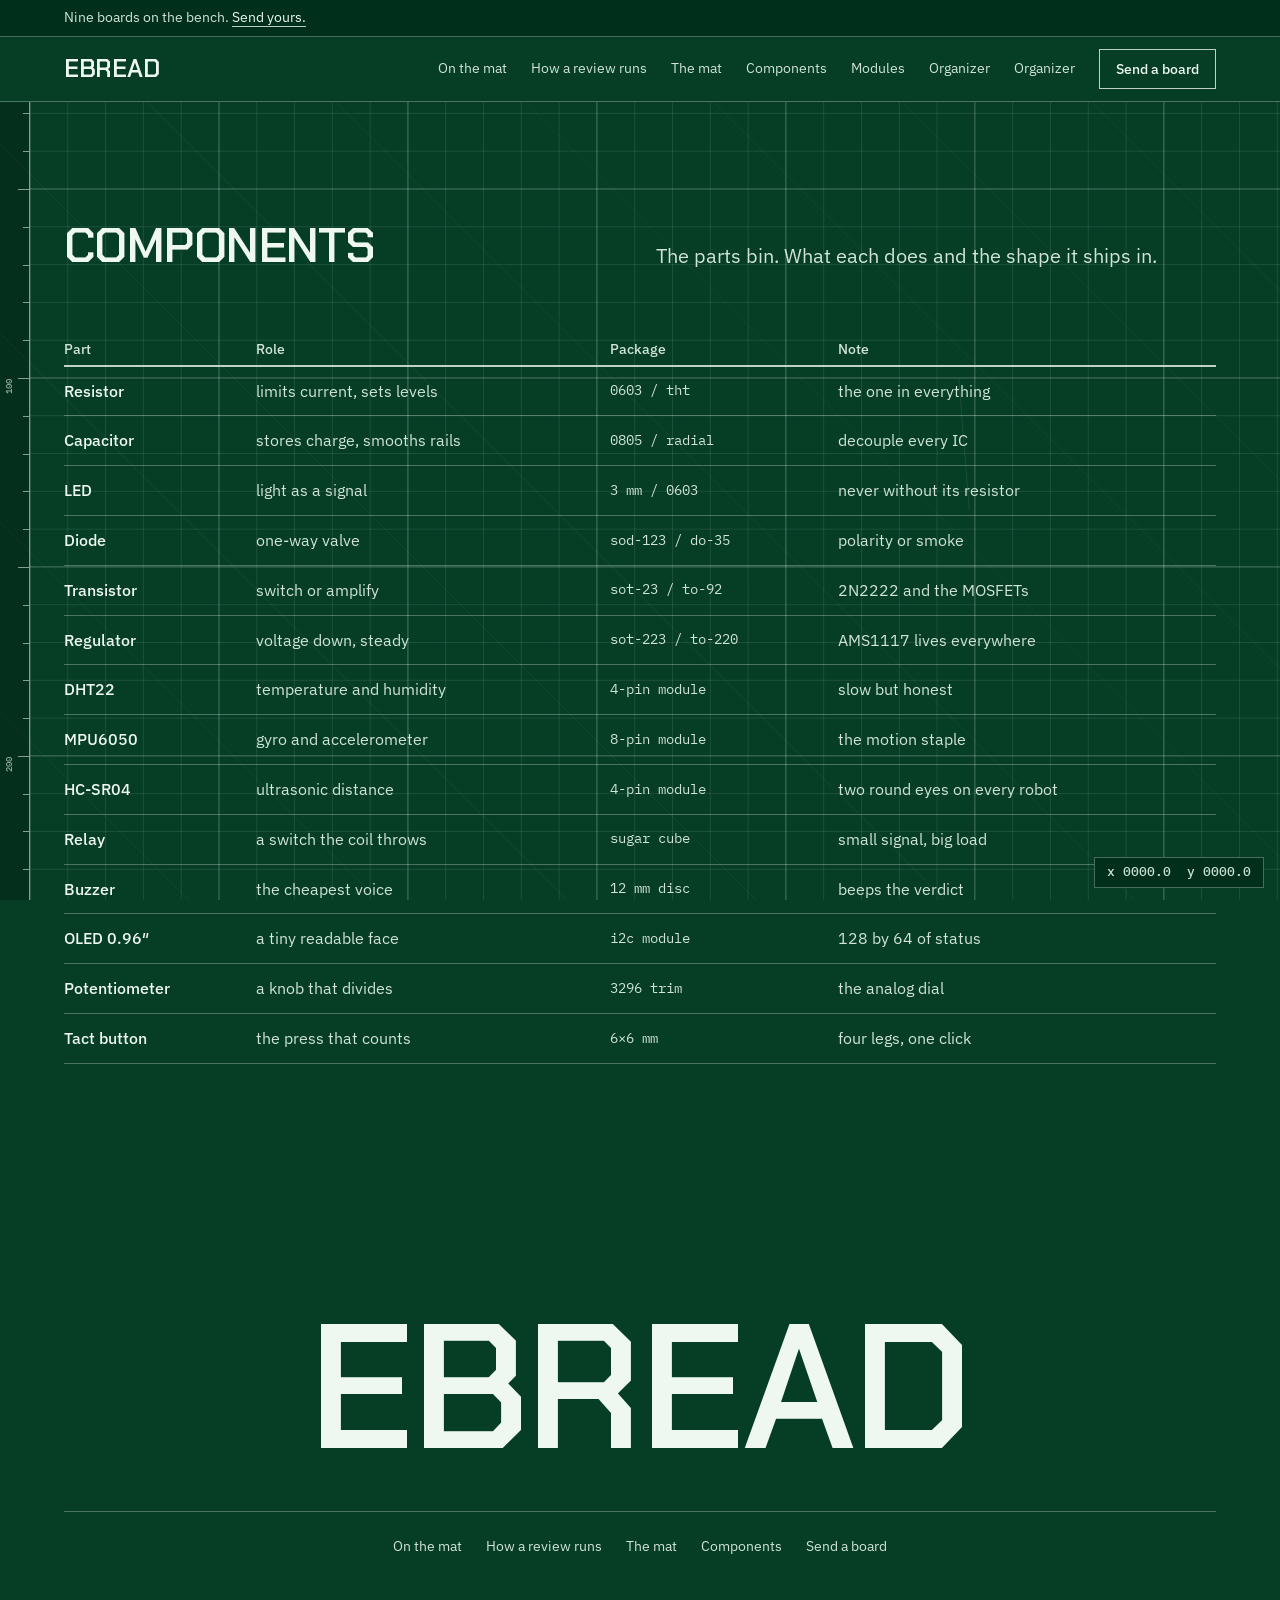
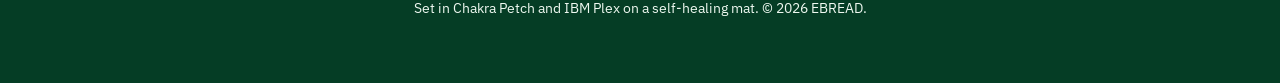
==== components.html @ 655deb33 "Add parts organizer page with labelled drawers" ====
<!doctype html>
<html lang="en">
<head>
<meta charset="utf-8">
<meta name="viewport" content="width=device-width, initial-scale=1">
<title>EBREAD: components on the mat</title>
<meta name="description" content="The parts bin at EBREAD. Every component on the bench, its role and its package.">
<link rel="preconnect" href="https://fonts.googleapis.com">
<link rel="preconnect" href="https://fonts.gstatic.com" crossorigin>
<link href="https://fonts.googleapis.com/css2?family=Chakra+Petch:wght@600&family=IBM+Plex+Sans:wght@400;500&family=IBM+Plex+Mono:wght@500&display=swap" rel="stylesheet">
<link rel="stylesheet" href="mat.css">
<script>document.documentElement.classList.add('js');</script>
</head>
<body id="top">

<canvas id="mat" aria-hidden="true"></canvas>
<canvas id="cuts" aria-hidden="true"></canvas>
<a class="skip" href="#main">Skip to content</a>

<header class="site-head">
  <div class="banner">
    <div class="container banner__in">
      <p>Nine boards on the bench. <a href="index.html#talk">Send yours.</a></p>
    </div>
  </div>
  <nav class="bar" aria-label="Site">
    <div class="container bar__in">
      <a class="wordmark" href="index.html" aria-label="EBREAD, back to boards">EBREAD</a>
      <div class="bar__links">
        <a href="index.html#boards">On the mat</a>
        <a href="index.html#process">How a review runs</a>
        <a href="index.html#surface">The mat</a>
        <a href="components.html" aria-current="page">Components</a>
        <a href="modules.html">Modules</a>
      <a href="organizer.html">Organizer</a>
        <a href="organizer.html">Organizer</a>
        <a class="btn btn--ghost" href="index.html#talk">Send a board</a>
      </div>
    </div>
  </nav>
</header>

<main id="main">

  <section class="section">
    <div class="container">
      <div class="section__head">
        <h2>Components</h2>
        <p class="lead">The parts bin. What each does and the shape it ships in.</p>
      </div>
      <table class="reg">
        <thead><tr><th>Part</th><th>Role</th><th>Package</th><th>Note</th></tr></thead>
        <tbody>
          <tr><td>Resistor</td><td>limits current, sets levels</td><td class="num">0603 / tht</td><td>the one in everything</td></tr>
          <tr><td>Capacitor</td><td>stores charge, smooths rails</td><td class="num">0805 / radial</td><td>decouple every IC</td></tr>
          <tr><td>LED</td><td>light as a signal</td><td class="num">3 mm / 0603</td><td>never without its resistor</td></tr>
          <tr><td>Diode</td><td>one-way valve</td><td class="num">sod-123 / do-35</td><td>polarity or smoke</td></tr>
          <tr><td>Transistor</td><td>switch or amplify</td><td class="num">sot-23 / to-92</td><td>2N2222 and the MOSFETs</td></tr>
          <tr><td>Regulator</td><td>voltage down, steady</td><td class="num">sot-223 / to-220</td><td>AMS1117 lives everywhere</td></tr>
          <tr><td>DHT22</td><td>temperature and humidity</td><td class="num">4-pin module</td><td>slow but honest</td></tr>
          <tr><td>MPU6050</td><td>gyro and accelerometer</td><td class="num">8-pin module</td><td>the motion staple</td></tr>
          <tr><td>HC-SR04</td><td>ultrasonic distance</td><td class="num">4-pin module</td><td>two round eyes on every robot</td></tr>
          <tr><td>Relay</td><td>a switch the coil throws</td><td class="num">sugar cube</td><td>small signal, big load</td></tr>
          <tr><td>Buzzer</td><td>the cheapest voice</td><td class="num">12 mm disc</td><td>beeps the verdict</td></tr>
          <tr><td>OLED 0.96″</td><td>a tiny readable face</td><td class="num">i2c module</td><td>128 by 64 of status</td></tr>
          <tr><td>Potentiometer</td><td>a knob that divides</td><td class="num">3296 trim</td><td>the analog dial</td></tr>
          <tr><td>Tact button</td><td>the press that counts</td><td class="num">6×6 mm</td><td>four legs, one click</td></tr>
        </tbody>
      </table>
    </div>
  </section>

</main>

<footer class="mast">
  <div class="container">
    <p class="mast__mark">EBREAD</p>
    <div class="mast__links">
      <a href="index.html#boards">On the mat</a>
      <a href="index.html#process">How a review runs</a>
      <a href="index.html#surface">The mat</a>
      <a href="components.html">Components</a>
      <a href="index.html#talk">Send a board</a>
    </div>
    <p class="mast__meta">Set in Chakra Petch and IBM Plex on a self-healing mat. © 2026 EBREAD.</p>
  </div>
</footer>

<div class="readout" aria-hidden="true"><span data-live id="rx">x 0000.0</span><span data-live id="ry">y 0000.0</span></div>

<script src="mat.js" defer></script>
</body>
</html>
---- mat.css ----
/* Hallmark · shape: Narrative Workflow · genre: modern-minimal · theme: Blueprint (deal 2/3, seed circuit-studio-self-healing-cutting-cffa·c0ad4b87·2026-10-28·r0) · job: hire · draw: ab9c51
 * hero: Corridor · nav: banner over a retracting bar · footer: mast · imagery: photographs, library 6, duotone mat-green · signature: the page surface is a self-healing cutting mat, drag anywhere and the cut closes · blueprint: matline (green sheet, by request)
 * axes: mid/geometric-sans/neutral · posture: drenched · contrast: pass · fold: pass · v2.0.0 */
/* Hallmark · pre-emit critique: P4 H4 E4 S4 R4 V5 · weakest: R, kept every section to type and line so the healing mat stays the one moving thing */
/* Hallmark · waive 47c · the drawn ground is a measuring surface, not a picture: live ruler, metric grid, coordinate readout, healing cuts · the user named the mat as the background */
/* Hallmark · answered F3 · balance rides on every head from the scaffold; the heads are short and wrap cleanly, so it stays */
/* Hallmark · hero-review: ship · 4 findings · 4 resolved */
/* Hallmark · finish-review: fix · 4 findings · 4 resolved · gap: none */
@import url("./tokens.css");
@import url("./base.css");

/* ---------- the mat ---------- */

body { background: var(--color-paper-2); }
html { scroll-behavior: smooth; }

#mat, #cuts { position: fixed; inset: 0; width: 100%; height: 100%; pointer-events: none; }
#mat { z-index: -1; }
#cuts { z-index: var(--z-toast); }

.readout { position: fixed; right: var(--space-md); bottom: var(--space-sm); z-index: var(--z-toast); display: flex; gap: var(--space-md); padding: var(--space-2xs) var(--space-sm); border: var(--rule-hair) solid var(--color-rule-2); background: var(--color-paper-3); color: var(--color-muted); font: 500 var(--text-xs)/1.6 var(--font-outlier); font-variant-numeric: tabular-nums; }
.readout [data-live] { color: var(--color-ink-2); }

/* ---------- chrome ---------- */

.skip { position: absolute; left: var(--space-md); top: calc(-1 * var(--space-3xl)); z-index: var(--z-modal); padding: var(--space-xs) var(--space-md); background: var(--color-ink); color: var(--color-accent-ink); }
.skip:focus-visible { top: var(--space-md); }

.banner { background: var(--color-paper-3); border-bottom: var(--rule-hair) solid var(--color-rule-2); }
.banner__in { display: flex; align-items: center; min-height: 36px; font-size: var(--text-sm); color: var(--color-ink-2); }
.banner a { color: var(--color-ink); text-decoration: none; border-bottom: var(--rule-hair) solid var(--color-rule); white-space: nowrap; }
.banner a:hover { border-bottom-color: var(--color-ink); }

.bar { position: sticky; top: 0; z-index: var(--z-sticky-nav); background: var(--color-paper-2); border-bottom: var(--rule-hair) solid var(--color-rule-2); transition: transform var(--dur-long) var(--ease-out); }
.bar.is-hidden { transform: translateY(-110%); }
.bar__in { display: flex; align-items: center; justify-content: space-between; min-height: 64px; gap: var(--space-lg); }
.wordmark { font-family: var(--font-display); font-weight: var(--display-weight); font-size: var(--text-xl); letter-spacing: var(--tracking-display); text-transform: uppercase; color: var(--color-ink); text-decoration: none; }
.bar__links { display: flex; align-items: center; gap: var(--space-lg); }
.bar__links > a:not(.btn) { font-size: var(--text-sm); color: var(--color-ink-2); text-decoration: none; }
.bar__links > a:not(.btn):hover { color: var(--color-ink); }
.bar__links > a:not(.btn):focus-visible { outline-offset: 4px; }

/* ---------- controls ---------- */

.btn { display: inline-flex; align-items: center; justify-content: center; gap: var(--space-xs); min-height: 48px; padding: 0 var(--space-lg); border: var(--rule-hair) solid var(--color-ink); background: var(--color-ink); color: var(--color-accent-ink); font: 500 var(--text-md)/1 var(--font-body); white-space: nowrap; text-decoration: none; cursor: pointer; transition: background-color var(--dur-short) var(--ease-out), transform var(--dur-micro) var(--ease-out); }
.btn:hover { background: var(--color-ink-2); border-color: var(--color-ink-2); }
.btn:active { transform: translateY(1px); }
.btn:focus-visible { outline: 2px solid var(--color-focus); outline-offset: 2px; }
.btn:disabled, .btn[aria-disabled="true"] { opacity: 0.55; cursor: not-allowed; transform: none; }
.btn--ghost { min-height: 40px; padding: 0 var(--space-md); background: transparent; border-color: var(--color-rule); color: var(--color-ink); font-size: var(--text-sm); }
.btn--ghost:hover { background: var(--color-paper-3); border-color: var(--color-rule); color: var(--color-ink); }
.btn--quiet { background: transparent; border-color: var(--color-rule); color: var(--color-ink); }
.btn--quiet:hover { background: var(--color-paper-3); border-color: var(--color-rule); color: var(--color-ink); }
@media (prefers-reduced-motion: reduce) { .btn { transition: background-color var(--dur-short) linear; } .bar { transition: none; } }

/* ---------- hero: Corridor ---------- */

.hero { min-height: calc(100dvh - var(--head-h, 100px)); display: flex; align-items: center; justify-content: center; text-align: center; padding-block: var(--space-3xl); }
.hero__in { max-width: 44ch; margin-inline: auto; display: flex; flex-direction: column; align-items: center; }
.hero h1 { font-size: clamp(3rem, 6vw + 1rem, 6rem); text-transform: uppercase; line-height: 1.02; }
.hero .lead { margin-top: var(--space-lg); color: var(--color-ink-2); }
.hero__actions { display: flex; flex-wrap: wrap; justify-content: center; gap: var(--space-sm); margin-top: var(--space-xl); }
.hero__hint { margin-top: var(--space-lg); font-size: var(--text-sm); font-variant-numeric: tabular-nums; }

/* ---------- sections ---------- */

.section { padding-block: var(--section-gap-s); }
#process, #surface { padding-top: var(--section-gap); }
.section__head { display: grid; grid-template-columns: repeat(12, minmax(0, 1fr)); gap: var(--gap-columns); align-items: end; margin-bottom: var(--space-2xl); }
.section__head h2 { grid-column: 1 / 7; text-transform: uppercase; line-height: 1.02; }
.section__head .lead { grid-column: 7 / 13; color: var(--color-ink-2); max-width: 52ch; }

/* on the mat: one line of boards, the picked one grows in place */
.find { display: flex; gap: var(--space-sm); max-width: 26rem; margin-bottom: var(--space-xl); }
.find input { flex: 1; min-width: 0; min-height: 48px; padding: 0 var(--space-md); border: var(--rule-hair) solid var(--color-rule); background: var(--color-paper-3); color: var(--color-ink); font: 400 var(--text-md)/1 var(--font-body); outline: 2px solid transparent; outline-offset: -3px; }
.find input:focus-visible { outline-color: var(--color-focus); }
.find input::placeholder { font-variant-numeric: tabular-nums; }
.deck { display: flex; flex-wrap: nowrap; align-items: stretch; gap: var(--gap-columns); overflow-x: auto; overscroll-behavior-x: contain; padding: var(--space-3xs) var(--space-3xs) var(--space-md); scrollbar-width: none; }
.deck::before, .deck::after { content: ""; flex: 0 0 calc(50% - 90px); }
.deck .board { flex: 0 0 170px; aspect-ratio: 4 / 5; cursor: pointer; }
.deck .board.is-on { flex-basis: 400px; cursor: default; }
.board { position: relative; margin: 0; }
.board > img { position: absolute; inset: var(--space-sm) var(--space-sm) var(--space-3xl); z-index: 0; width: calc(100% - var(--space-lg)); height: calc(100% - var(--space-4xl)); object-fit: contain; }
.board.is-on > img { animation: pop var(--dur-long) var(--ease-out); }
@keyframes pop { from { transform: scale(0.82); opacity: 0.4; } to { transform: scale(1); opacity: 1; } }
.board__nav { position: absolute; top: 34%; z-index: 3; width: 36px; height: 36px; padding: 0; border: var(--rule-hair) solid var(--color-rule); background: var(--color-paper-3); color: var(--color-ink); cursor: pointer; }
.board__nav span { display: block; width: 9px; height: 9px; margin: auto; border-top: var(--rule-hair) solid var(--color-ink); border-right: var(--rule-hair) solid var(--color-ink); }
.board__nav--prev { left: var(--space-2xs); }
.board__nav--prev span { transform: rotate(-135deg); }
.board__nav--next { right: var(--space-2xs); }
.board__nav--next span { transform: rotate(45deg); }
.board__nav:hover { background: var(--color-ink); }
.board__nav:hover span { border-color: var(--color-accent-ink); }
.board__nav:focus-visible { outline: 2px solid var(--color-focus); outline-offset: 2px; }
.board__name { position: absolute; top: 0; left: 0; z-index: 2; padding: var(--space-2xs) var(--space-sm); background: var(--color-paper-3); border-right: var(--rule-hair) solid var(--color-rule); border-bottom: var(--rule-hair) solid var(--color-rule-2); font-size: var(--text-sm); color: var(--color-ink); }
.board__spec { position: absolute; left: 0; right: 0; bottom: 0; z-index: 2; padding: var(--space-sm) var(--space-md); background: var(--color-paper-3); border-top: var(--rule-hair) solid var(--color-rule); transition: opacity var(--dur-short) var(--ease-out), transform var(--dur-short) var(--ease-out), visibility var(--dur-short); pointer-events: none; }
.js .board__spec { opacity: 0; visibility: hidden; transform: translateY(var(--space-xs)); }
.js .board.is-on .board__spec { opacity: 1; visibility: visible; transform: none; }
.board:focus-visible { outline: 2px solid var(--color-focus); outline-offset: 2px; }
@media (prefers-reduced-motion: reduce) { .board__spec { transition: none; } }

.spec { margin: 0; border-top: var(--rule-hair) solid var(--color-rule); }
.spec > div { display: flex; align-items: baseline; justify-content: space-between; gap: var(--space-md); padding-block: var(--space-2xs); border-bottom: var(--rule-hair) solid var(--color-rule-2); }
.spec dt { font-size: var(--text-sm); color: var(--color-ink-2); }
.judge { margin-top: var(--space-2xs); font-size: var(--text-sm); }
.judge--good { color: var(--color-ink); }
.judge--bad { font-variant-numeric: tabular-nums; }
.spec dd { margin: 0; font-family: var(--font-outlier); font-weight: 500; font-size: var(--text-sm); font-variant-numeric: tabular-nums; }

.chapter .lead a { color: var(--color-ink); }

/* components: a register table */
.reg { width: 100%; border-collapse: collapse; font-size: var(--text-md); }
.reg th { text-align: left; font-weight: 500; font-size: var(--text-sm); color: var(--color-ink-2); border-bottom: var(--rule-heavy) solid var(--color-rule); padding: var(--space-2xs) var(--space-sm) var(--space-2xs) 0; }
.reg td { border-bottom: var(--rule-hair) solid var(--color-rule-2); padding: var(--space-sm) var(--space-sm) var(--space-sm) 0; color: var(--color-ink-2); }
.reg td:first-child { color: var(--color-ink); font-weight: 500; white-space: nowrap; }
.reg td.num { font-family: var(--font-outlier); font-size: var(--text-sm); white-space: nowrap; }
.reg tbody tr:hover td { background: var(--color-paper-3); }

/* modules: a grid of keyed cells */
.cells { display: grid; grid-template-columns: repeat(3, minmax(0, 1fr)); gap: var(--gap-columns); }
.cell { padding: var(--space-md); outline: var(--rule-hair) solid var(--color-rule); outline-offset: -1px; }
.cell h3 { font-size: var(--text-lg); margin-bottom: var(--space-2xs); }
.cell p { color: var(--color-ink-2); font-size: var(--text-sm); }
.cell__meta { margin-top: var(--space-sm); padding-top: var(--space-xs); border-top: var(--rule-hair) solid var(--color-rule-2); }
.cell__meta .num { font-family: var(--font-outlier); }
@media (max-width: 60rem) { .cells { grid-template-columns: repeat(2, minmax(0, 1fr)); } }
@media (max-width: 40rem) { .cells { grid-template-columns: minmax(0, 1fr); } }

/* organizer: labelled drawers */
.orggrid { display: grid; grid-template-columns: repeat(3, minmax(0, 1fr)); gap: var(--gap-columns); }
.drawer { position: relative; min-height: 8rem; padding: var(--space-md); outline: var(--rule-hair) solid var(--color-rule); outline-offset: -1px; }
.drawer::after { content: ""; position: absolute; top: var(--space-xs); left: 50%; width: 2.5rem; height: 4px; margin-left: -1.25rem; border: var(--rule-hair) solid var(--color-rule); }
.drawer h3 { margin-top: var(--space-md); margin-bottom: var(--space-2xs); font-size: var(--text-md); text-align: center; }
.drawer p { font-size: var(--text-sm); color: var(--color-ink-2); text-align: center; }
@media (max-width: 60rem) { .orggrid { grid-template-columns: repeat(2, minmax(0, 1fr)); } }
@media (max-width: 40rem) { .orggrid { grid-template-columns: minmax(0, 1fr); } }

/* how a job runs: stages on one dimension string */
.run { position: relative; display: grid; grid-template-columns: repeat(4, minmax(0, 1fr)); gap: var(--gap-columns); padding-top: var(--space-lg); }
.run::before { content: ""; position: absolute; top: 0; left: 0; right: 0; height: var(--rule-hair); background: var(--color-rule); transform-origin: left; }
.js .run[data-draw]::before { transform: scaleX(0); transition: transform var(--dur-long) var(--ease-out); }
.js .run[data-draw].is-in::before { transform: scaleX(1); }
.stage { position: relative; }
.stage::before { content: ""; position: absolute; top: calc(var(--tick) / -2); left: 0; width: var(--rule-hair); height: var(--tick); background: var(--color-rule); transform: rotate(45deg); }
.stage:last-child::after { content: ""; position: absolute; top: calc(var(--tick) / -2); right: 0; width: var(--rule-hair); height: var(--tick); background: var(--color-rule); transform: rotate(45deg); }
.stage h3 { margin-bottom: var(--space-sm); }
.stage p { color: var(--color-ink-2); }
@media (prefers-reduced-motion: reduce) { .js .run[data-draw]::before { transform: none; transition: none; } }

/* the mat you are on: split */
.split { display: grid; grid-template-columns: repeat(12, minmax(0, 1fr)); gap: var(--gap-columns); align-items: center; }
.split__text { grid-column: 1 / 6; }
.split__text .lead { color: var(--color-ink-2); margin-top: var(--space-lg); }
.split__facts { margin-top: var(--space-xl); padding: 0; list-style: none; }
.split__facts li { display: flex; gap: var(--space-sm); align-items: baseline; padding-block: var(--space-sm); border-top: var(--rule-hair) solid var(--color-rule-2); font-size: var(--text-sm); color: var(--color-ink-2); }
.split__facts li:last-child { border-bottom: var(--rule-hair) solid var(--color-rule-2); }
.split__facts .num { color: var(--color-ink); font-family: var(--font-outlier); font-weight: 500; min-width: 7ch; }
.split__fig { grid-column: 7 / 13; margin: 0; }
.split__fig svg { width: 100%; height: auto; border: var(--rule-hair) solid var(--color-rule); background: var(--color-paper-3); }
.split__fig figcaption { margin-top: var(--space-sm); font-size: var(--text-sm); font-variant-numeric: tabular-nums; }

/* close: a sheet laid on the mat */
.close { background: var(--color-paper); border-block: var(--rule-hair) solid var(--color-rule); }
.close__in { display: grid; grid-template-columns: repeat(12, minmax(0, 1fr)); gap: var(--gap-columns); align-items: end; }
.close__in h2 { grid-column: 1 / 7; text-transform: uppercase; line-height: 1.02; }
.close__body { grid-column: 7 / 13; }
.close__body .lead { color: var(--color-ink-2); }
.close__contact { margin-top: var(--space-xl); font-family: var(--font-outlier); font-weight: 500; font-size: var(--text-xl); }
.close__note { margin-top: var(--space-lg); font-size: var(--text-sm); font-variant-numeric: tabular-nums; }

/* a fact the prompt did not give */
.fill { padding: 0 0.25em; border: var(--rule-hair) dashed color-mix(in oklch, var(--color-muted) 70%, transparent); color: var(--color-muted); -webkit-box-decoration-break: clone; box-decoration-break: clone; }

/* ---------- footer: mast ---------- */

.mast { padding-block: var(--section-gap-s) var(--space-2xl); text-align: center; }
.mast__mark { font-family: var(--font-display); font-weight: var(--display-weight); font-size: clamp(4rem, 14vw, 11rem); line-height: 0.95; letter-spacing: var(--tracking-display); text-transform: uppercase; color: var(--color-ink); }
.mast__links { display: flex; flex-wrap: wrap; justify-content: center; gap: var(--space-lg); margin-top: var(--space-xl); padding-top: var(--space-lg); border-top: var(--rule-hair) solid var(--color-rule-2); }
.mast__links a { font-size: var(--text-sm); color: var(--color-ink-2); text-decoration: none; white-space: nowrap; }
.mast__links a:hover { color: var(--color-ink); }
.mast__meta { margin-top: var(--space-xl); font-size: var(--text-sm); font-variant-numeric: tabular-nums; }
.mast__meta + .mast__meta { margin-top: var(--space-xs); }
.mast__meta a { color: inherit; }

/* ---------- responsive ---------- */

@media (max-width: 60rem) {
  .section__head h2 { grid-column: 1 / -1; }
  .section__head .lead { grid-column: 1 / -1; }
  .deck { gap: var(--space-lg); }
  .deck .board { flex-basis: 150px; }
  .deck .board.is-on { flex-basis: 320px; }
  .run { grid-template-columns: repeat(2, minmax(0, 1fr)); row-gap: var(--space-2xl); }
  .split__text { grid-column: 1 / -1; }
  .split__fig { grid-column: 1 / -1; margin-top: var(--space-xl); }
  .close__in h2 { grid-column: 1 / -1; }
  .close__body { grid-column: 1 / -1; margin-top: var(--space-xl); }
  .bar__links > a:not(.btn):not(:last-of-type) { display: none; }
}

@media (max-width: 40rem) {
  .deck .board { flex-basis: 140px; }
  .deck .board.is-on { flex-basis: 300px; }
  .run { grid-template-columns: minmax(0, 1fr); }
  .stage::before { top: calc(var(--tick) / -2); }
  .readout { display: none; }
  .hero h1 { font-size: clamp(2.5rem, 13vw, 3.5rem); }
}
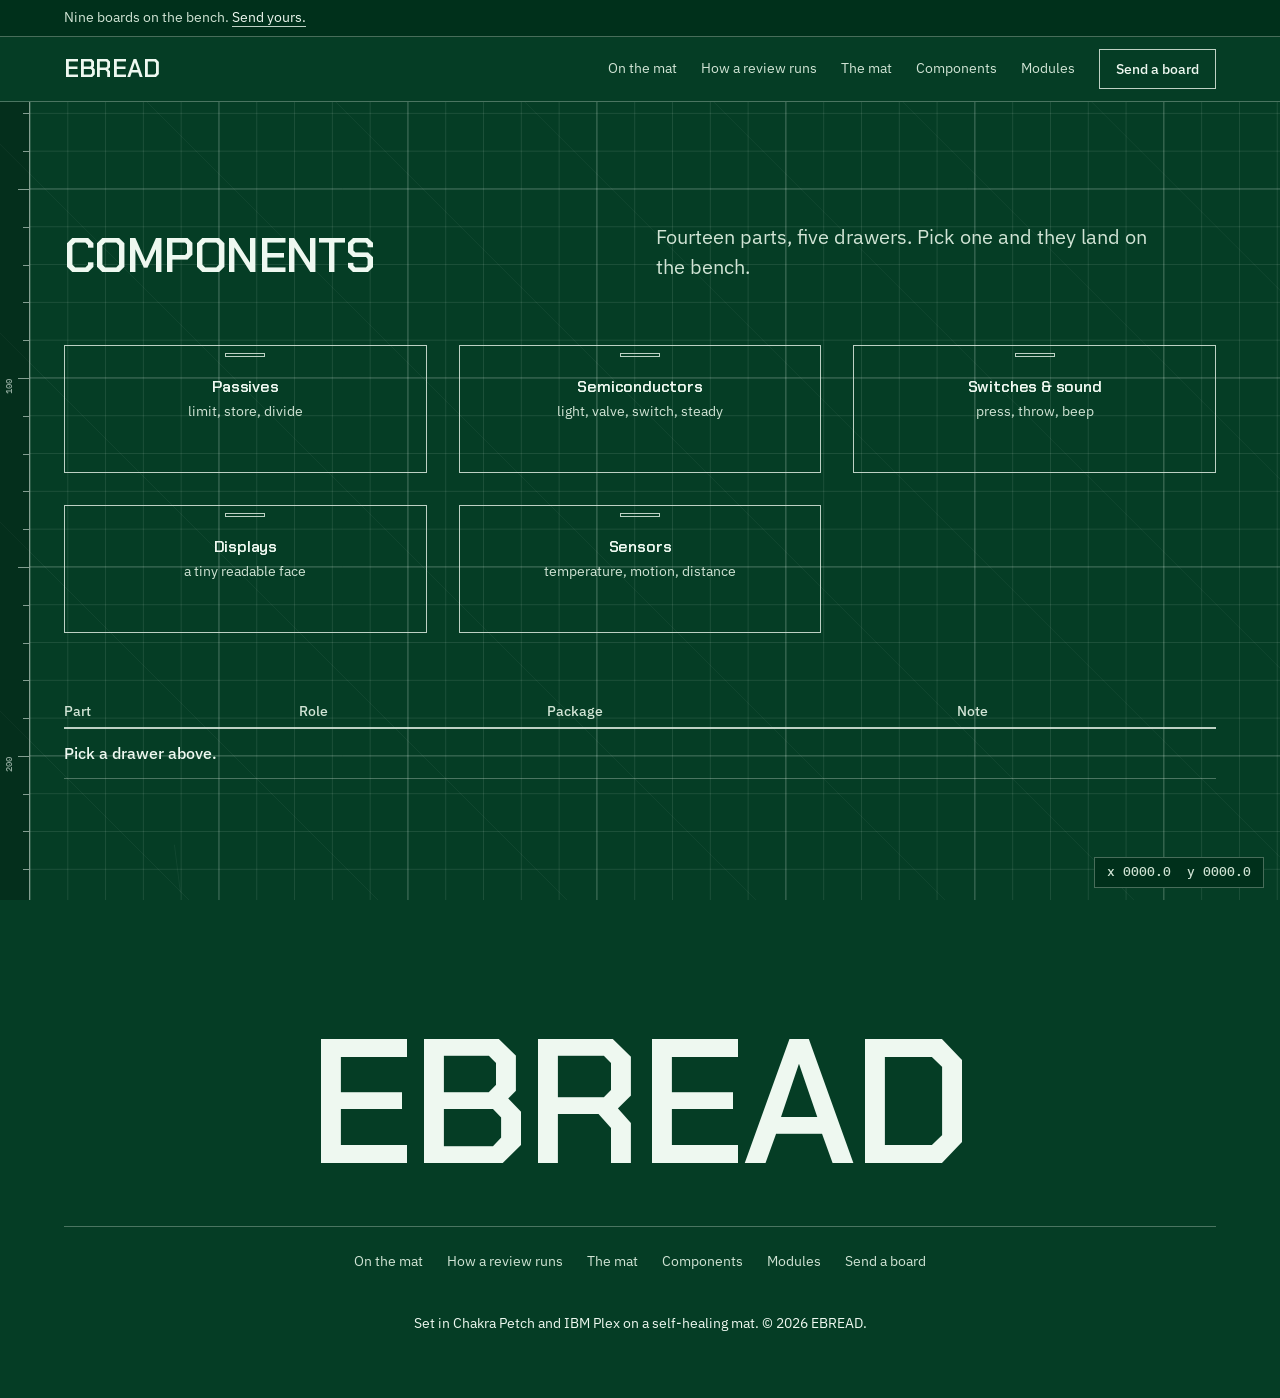
==== commit a58acb48: "Drawers live inside the components and modules pages" ====
--- a/components.html
+++ b/components.html
@@ -3,8 +3,8 @@
 <head>
 <meta charset="utf-8">
 <meta name="viewport" content="width=device-width, initial-scale=1">
-<title>EBREAD: components on the mat</title>
-<meta name="description" content="The parts bin at EBREAD. Every component on the bench, its role and its package.">
+<title>EBREAD: components in drawers</title>
+<meta name="description" content="Every drawer of components in drawers, labelled. Pick one and the parts land on the bench.">
 <link rel="preconnect" href="https://fonts.googleapis.com">
 <link rel="preconnect" href="https://fonts.gstatic.com" crossorigin>
 <link href="https://fonts.googleapis.com/css2?family=Chakra+Petch:wght@600&family=IBM+Plex+Sans:wght@400;500&family=IBM+Plex+Mono:wght@500&display=swap" rel="stylesheet">
@@ -32,8 +32,6 @@
         <a href="index.html#surface">The mat</a>
         <a href="components.html" aria-current="page">Components</a>
         <a href="modules.html">Modules</a>
-      <a href="organizer.html">Organizer</a>
-        <a href="organizer.html">Organizer</a>
         <a class="btn btn--ghost" href="index.html#talk">Send a board</a>
       </div>
     </div>
@@ -46,26 +44,59 @@
     <div class="container">
       <div class="section__head">
         <h2>Components</h2>
-        <p class="lead">The parts bin. What each does and the shape it ships in.</p>
+        <p class="lead">Fourteen parts, five drawers. Pick one and they land on the bench.</p>
       </div>
-      <table class="reg">
+      <div class="orggrid" id="orggrid">
+        <div class="drawer" tabindex="0">
+          <h3>Passives</h3>
+          <p>limit, store, divide</p>
+          <template>
+            <tr><td>Resistor</td><td>limits current, sets levels</td><td class="num">0603 / tht</td><td>the one in everything</td></tr>
+            <tr><td>Capacitor</td><td>stores charge, smooths rails</td><td class="num">0805 / radial</td><td>decouple every IC</td></tr>
+            <tr><td>Potentiometer</td><td>a knob that divides</td><td class="num">3296 trim</td><td>the analog dial</td></tr>
+          </template>
+        </div>
+        <div class="drawer" tabindex="0">
+          <h3>Semiconductors</h3>
+          <p>light, valve, switch, steady</p>
+          <template>
+            <tr><td>LED</td><td>light as a signal</td><td class="num">3 mm / 0603</td><td>never without its resistor</td></tr>
+            <tr><td>Diode</td><td>one-way valve</td><td class="num">sod-123 / do-35</td><td>polarity or smoke</td></tr>
+            <tr><td>Transistor</td><td>switch or amplify</td><td class="num">sot-23 / to-92</td><td>2n2222 and the mosfets</td></tr>
+            <tr><td>Regulator</td><td>voltage down, steady</td><td class="num">sot-223 / to-220</td><td>ams1117 lives everywhere</td></tr>
+          </template>
+        </div>
+        <div class="drawer" tabindex="0">
+          <h3>Switches &amp; sound</h3>
+          <p>press, throw, beep</p>
+          <template>
+            <tr><td>Relay</td><td>a switch the coil throws</td><td class="num">sugar cube</td><td>small signal, big load</td></tr>
+            <tr><td>Buzzer</td><td>the cheapest voice</td><td class="num">12 mm disc</td><td>beeps the verdict</td></tr>
+            <tr><td>Tact button</td><td>the press that counts</td><td class="num">6 x 6 mm</td><td>four legs, one click</td></tr>
+          </template>
+        </div>
+        <div class="drawer" tabindex="0">
+          <h3>Displays</h3>
+          <p>a tiny readable face</p>
+          <template>
+            <tr><td>OLED 0.96</td><td>a tiny readable face</td><td class="num">i2c module</td><td>128 by 64 of status</td></tr>
+            <tr><td>Matrix driver</td><td>drives led grids</td><td class="num">display module</td><td>eight by eight, chained</td></tr>
+          </template>
+        </div>
+        <div class="drawer" tabindex="0">
+          <h3>Sensors</h3>
+          <p>temperature, motion, distance</p>
+          <template>
+            <tr><td>Temp + humidity</td><td>weather in two numbers</td><td class="num">4-pin module</td><td>slow but honest</td></tr>
+            <tr><td>Gyro + accel</td><td>motion on six axes</td><td class="num">8-pin module</td><td>the motion staple</td></tr>
+            <tr><td>Ultrasonic</td><td>distance by echo</td><td class="num">4-pin module</td><td>two round eyes on every robot</td></tr>
+          </template>
+        </div>
+      </div>
+
+      <table class="reg bench" id="bench">
         <thead><tr><th>Part</th><th>Role</th><th>Package</th><th>Note</th></tr></thead>
-        <tbody>
-          <tr><td>Resistor</td><td>limits current, sets levels</td><td class="num">0603 / tht</td><td>the one in everything</td></tr>
-          <tr><td>Capacitor</td><td>stores charge, smooths rails</td><td class="num">0805 / radial</td><td>decouple every IC</td></tr>
-          <tr><td>LED</td><td>light as a signal</td><td class="num">3 mm / 0603</td><td>never without its resistor</td></tr>
-          <tr><td>Diode</td><td>one-way valve</td><td class="num">sod-123 / do-35</td><td>polarity or smoke</td></tr>
-          <tr><td>Transistor</td><td>switch or amplify</td><td class="num">sot-23 / to-92</td><td>2N2222 and the MOSFETs</td></tr>
-          <tr><td>Regulator</td><td>voltage down, steady</td><td class="num">sot-223 / to-220</td><td>AMS1117 lives everywhere</td></tr>
-          <tr><td>DHT22</td><td>temperature and humidity</td><td class="num">4-pin module</td><td>slow but honest</td></tr>
-          <tr><td>MPU6050</td><td>gyro and accelerometer</td><td class="num">8-pin module</td><td>the motion staple</td></tr>
-          <tr><td>HC-SR04</td><td>ultrasonic distance</td><td class="num">4-pin module</td><td>two round eyes on every robot</td></tr>
-          <tr><td>Relay</td><td>a switch the coil throws</td><td class="num">sugar cube</td><td>small signal, big load</td></tr>
-          <tr><td>Buzzer</td><td>the cheapest voice</td><td class="num">12 mm disc</td><td>beeps the verdict</td></tr>
-          <tr><td>OLED 0.96″</td><td>a tiny readable face</td><td class="num">i2c module</td><td>128 by 64 of status</td></tr>
-          <tr><td>Potentiometer</td><td>a knob that divides</td><td class="num">3296 trim</td><td>the analog dial</td></tr>
-          <tr><td>Tact button</td><td>the press that counts</td><td class="num">6×6 mm</td><td>four legs, one click</td></tr>
-        </tbody>
+        <tbody id="benchRows"><tr><td colspan="4">Pick a drawer above.</td></tr></tbody>
       </table>
     </div>
   </section>
@@ -80,6 +111,7 @@
       <a href="index.html#process">How a review runs</a>
       <a href="index.html#surface">The mat</a>
       <a href="components.html">Components</a>
+      <a href="modules.html">Modules</a>
       <a href="index.html#talk">Send a board</a>
     </div>
     <p class="mast__meta">Set in Chakra Petch and IBM Plex on a self-healing mat. © 2026 EBREAD.</p>
@@ -89,5 +121,6 @@
 <div class="readout" aria-hidden="true"><span data-live id="rx">x 0000.0</span><span data-live id="ry">y 0000.0</span></div>
 
 <script src="mat.js" defer></script>
+<script src="org.js" defer></script>
 </body>
 </html>
--- a/mat.css
+++ b/mat.css
@@ -129,7 +129,12 @@
 
 /* organizer: labelled drawers */
 .orggrid { display: grid; grid-template-columns: repeat(3, minmax(0, 1fr)); gap: var(--gap-columns); }
-.drawer { position: relative; min-height: 8rem; padding: var(--space-md); outline: var(--rule-hair) solid var(--color-rule); outline-offset: -1px; }
+.drawer { position: relative; min-height: 8rem; padding: var(--space-md); outline: var(--rule-hair) solid var(--color-rule); outline-offset: -1px; cursor: pointer; transition: transform var(--dur-short) var(--ease-out), background-color var(--dur-short) var(--ease-out); }
+.drawer.is-open { transform: translateY(var(--space-sm)); background: var(--color-paper-3); }
+.drawer.is-open::after { transform: translateY(3px); }
+.drawer:focus-visible { outline: 2px solid var(--color-focus); outline-offset: 2px; }
+.bench { margin-top: var(--space-2xl); }
+.js .bench.is-on tbody { animation: pop var(--dur-long) var(--ease-out); }
 .drawer::after { content: ""; position: absolute; top: var(--space-xs); left: 50%; width: 2.5rem; height: 4px; margin-left: -1.25rem; border: var(--rule-hair) solid var(--color-rule); }
 .drawer h3 { margin-top: var(--space-md); margin-bottom: var(--space-2xs); font-size: var(--text-md); text-align: center; }
 .drawer p { font-size: var(--text-sm); color: var(--color-ink-2); text-align: center; }
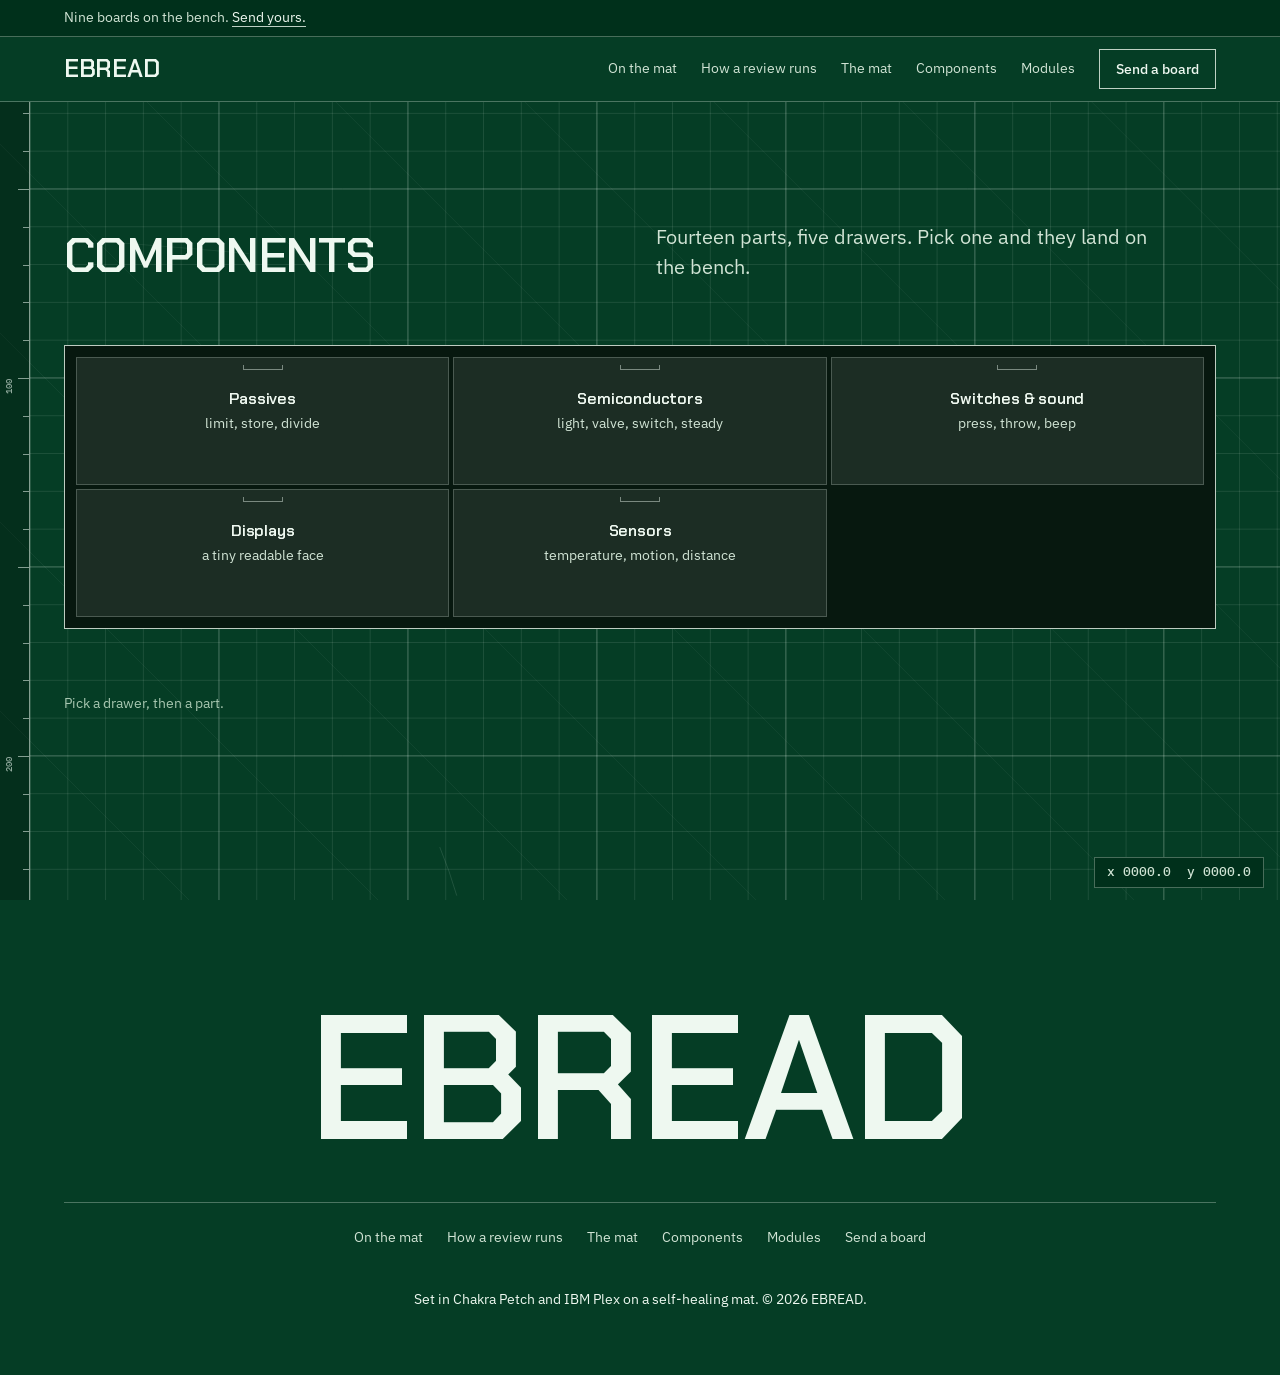
==== commit 20b01e8e: "Two-level organizer: open a drawer, pick a part onto the bench" ====
--- a/components.html
+++ b/components.html
@@ -50,54 +50,57 @@
         <div class="drawer" tabindex="0">
           <h3>Passives</h3>
           <p>limit, store, divide</p>
-          <template>
-            <tr><td>Resistor</td><td>limits current, sets levels</td><td class="num">0603 / tht</td><td>the one in everything</td></tr>
-            <tr><td>Capacitor</td><td>stores charge, smooths rails</td><td class="num">0805 / radial</td><td>decouple every IC</td></tr>
-            <tr><td>Potentiometer</td><td>a knob that divides</td><td class="num">3296 trim</td><td>the analog dial</td></tr>
-          </template>
+                    <div class="parts">
+          <button class="part" type="button" data-role="limits current, sets levels" data-pkg="0603 / tht" data-note="the one in everything">Resistor</button>
+          <button class="part" type="button" data-role="stores charge, smooths rails" data-pkg="0805 / radial" data-note="decouple every IC">Capacitor</button>
+          <button class="part" type="button" data-role="a knob that divides" data-pkg="3296 trim" data-note="the analog dial">Potentiometer</button>
+          </div>
         </div>
         <div class="drawer" tabindex="0">
           <h3>Semiconductors</h3>
           <p>light, valve, switch, steady</p>
-          <template>
-            <tr><td>LED</td><td>light as a signal</td><td class="num">3 mm / 0603</td><td>never without its resistor</td></tr>
-            <tr><td>Diode</td><td>one-way valve</td><td class="num">sod-123 / do-35</td><td>polarity or smoke</td></tr>
-            <tr><td>Transistor</td><td>switch or amplify</td><td class="num">sot-23 / to-92</td><td>2n2222 and the mosfets</td></tr>
-            <tr><td>Regulator</td><td>voltage down, steady</td><td class="num">sot-223 / to-220</td><td>ams1117 lives everywhere</td></tr>
-          </template>
+                    <div class="parts">
+          <button class="part" type="button" data-role="light as a signal" data-pkg="3 mm / 0603" data-note="never without its resistor">LED</button>
+          <button class="part" type="button" data-role="one-way valve" data-pkg="sod-123 / do-35" data-note="polarity or smoke">Diode</button>
+          <button class="part" type="button" data-role="switch or amplify" data-pkg="sot-23 / to-92" data-note="2n2222 and the mosfets">Transistor</button>
+          <button class="part" type="button" data-role="voltage down, steady" data-pkg="sot-223 / to-220" data-note="ams1117 lives everywhere">Regulator</button>
+          </div>
         </div>
         <div class="drawer" tabindex="0">
           <h3>Switches &amp; sound</h3>
           <p>press, throw, beep</p>
-          <template>
-            <tr><td>Relay</td><td>a switch the coil throws</td><td class="num">sugar cube</td><td>small signal, big load</td></tr>
-            <tr><td>Buzzer</td><td>the cheapest voice</td><td class="num">12 mm disc</td><td>beeps the verdict</td></tr>
-            <tr><td>Tact button</td><td>the press that counts</td><td class="num">6 x 6 mm</td><td>four legs, one click</td></tr>
-          </template>
+                    <div class="parts">
+          <button class="part" type="button" data-role="a switch the coil throws" data-pkg="sugar cube" data-note="small signal, big load">Relay</button>
+          <button class="part" type="button" data-role="the cheapest voice" data-pkg="12 mm disc" data-note="beeps the verdict">Buzzer</button>
+          <button class="part" type="button" data-role="the press that counts" data-pkg="6 x 6 mm" data-note="four legs, one click">Tact button</button>
+          </div>
         </div>
         <div class="drawer" tabindex="0">
           <h3>Displays</h3>
           <p>a tiny readable face</p>
-          <template>
-            <tr><td>OLED 0.96</td><td>a tiny readable face</td><td class="num">i2c module</td><td>128 by 64 of status</td></tr>
-            <tr><td>Matrix driver</td><td>drives led grids</td><td class="num">display module</td><td>eight by eight, chained</td></tr>
-          </template>
+                    <div class="parts">
+          <button class="part" type="button" data-role="a tiny readable face" data-pkg="i2c module" data-note="128 by 64 of status">OLED 0.96</button>
+          <button class="part" type="button" data-role="drives led grids" data-pkg="display module" data-note="eight by eight, chained">Matrix driver</button>
+          </div>
         </div>
         <div class="drawer" tabindex="0">
           <h3>Sensors</h3>
           <p>temperature, motion, distance</p>
-          <template>
-            <tr><td>Temp + humidity</td><td>weather in two numbers</td><td class="num">4-pin module</td><td>slow but honest</td></tr>
-            <tr><td>Gyro + accel</td><td>motion on six axes</td><td class="num">8-pin module</td><td>the motion staple</td></tr>
-            <tr><td>Ultrasonic</td><td>distance by echo</td><td class="num">4-pin module</td><td>two round eyes on every robot</td></tr>
-          </template>
+                    <div class="parts">
+          <button class="part" type="button" data-role="weather in two numbers" data-pkg="4-pin module" data-note="slow but honest">Temp + humidity</button>
+          <button class="part" type="button" data-role="motion on six axes" data-pkg="8-pin module" data-note="the motion staple">Gyro + accel</button>
+          <button class="part" type="button" data-role="distance by echo" data-pkg="4-pin module" data-note="two round eyes on every robot">Ultrasonic</button>
+          </div>
         </div>
       </div>
 
-      <table class="reg bench" id="bench">
-        <thead><tr><th>Part</th><th>Role</th><th>Package</th><th>Note</th></tr></thead>
-        <tbody id="benchRows"><tr><td colspan="4">Pick a drawer above.</td></tr></tbody>
-      </table>
+            <div class="bench" id="bench">
+        <p class="bench__hint">Pick a drawer, then a part.</p>
+        <div class="bench__card" id="benchCard" hidden>
+          <h3 id="benchName">Part</h3>
+          <dl class="spec" id="benchSpec"></dl>
+        </div>
+      </div>
     </div>
   </section>
 
--- a/mat.css
+++ b/mat.css
@@ -128,14 +128,23 @@
 @media (max-width: 40rem) { .cells { grid-template-columns: minmax(0, 1fr); } }
 
 /* organizer: labelled drawers */
-.orggrid { display: grid; grid-template-columns: repeat(3, minmax(0, 1fr)); gap: var(--gap-columns); }
-.drawer { position: relative; min-height: 8rem; padding: var(--space-md); outline: var(--rule-hair) solid var(--color-rule); outline-offset: -1px; cursor: pointer; transition: transform var(--dur-short) var(--ease-out), background-color var(--dur-short) var(--ease-out); }
-.drawer.is-open { transform: translateY(var(--space-sm)); background: var(--color-paper-3); }
+.orggrid { display: grid; grid-template-columns: repeat(3, minmax(0, 1fr)); gap: var(--space-2xs); padding: var(--space-sm); background: var(--color-cabinet); outline: var(--rule-hair) solid var(--color-rule); outline-offset: -1px; }
+.drawer { position: relative; min-height: 8rem; padding: var(--space-md); background: color-mix(in oklab, var(--color-ink) 9%, transparent); outline: var(--rule-hair) solid color-mix(in oklab, var(--color-ink) 22%, transparent); outline-offset: -1px; cursor: pointer; transition: transform var(--dur-short) var(--ease-out), background-color var(--dur-short) var(--ease-out); }
+.drawer.is-open { transform: translateY(var(--space-sm)); background: color-mix(in oklab, var(--color-ink) 20%, transparent); }
 .drawer.is-open::after { transform: translateY(3px); }
 .drawer:focus-visible { outline: 2px solid var(--color-focus); outline-offset: 2px; }
 .bench { margin-top: var(--space-2xl); }
-.js .bench.is-on tbody { animation: pop var(--dur-long) var(--ease-out); }
-.drawer::after { content: ""; position: absolute; top: var(--space-xs); left: 50%; width: 2.5rem; height: 4px; margin-left: -1.25rem; border: var(--rule-hair) solid var(--color-rule); }
+.parts { display: none; flex-wrap: wrap; gap: var(--space-2xs); margin-top: var(--space-sm); }
+.drawer.is-open .parts { display: flex; }
+.part { padding: var(--space-2xs) var(--space-xs); border: var(--rule-hair) solid color-mix(in oklab, var(--color-ink) 30%, transparent); background: color-mix(in oklab, var(--color-ink) 6%, transparent); color: var(--color-ink-2); font: 500 var(--text-sm)/1.2 var(--font-body); cursor: pointer; }
+.part:hover { color: var(--color-ink); border-color: var(--color-ink); }
+.part.is-on { background: var(--color-ink); color: var(--color-paper); border-color: var(--color-ink); }
+.part:focus-visible { outline: 2px solid var(--color-focus); outline-offset: 2px; }
+.bench__hint { margin: var(--space-xl) 0; color: var(--color-muted); font-size: var(--text-sm); }
+.bench__card { max-width: 42ch; }
+.bench__card h3 { margin-bottom: var(--space-md); }
+.js .bench__card:not([hidden]) { animation: pop var(--dur-long) var(--ease-out); }
+.drawer::after { content: ""; position: absolute; top: var(--space-xs); left: 50%; width: 2.5rem; height: 5px; margin-left: -1.25rem; border: var(--rule-hair) solid color-mix(in oklab, var(--color-ink) 45%, transparent); border-top: 0; }
 .drawer h3 { margin-top: var(--space-md); margin-bottom: var(--space-2xs); font-size: var(--text-md); text-align: center; }
 .drawer p { font-size: var(--text-sm); color: var(--color-ink-2); text-align: center; }
 @media (max-width: 60rem) { .orggrid { grid-template-columns: repeat(2, minmax(0, 1fr)); } }
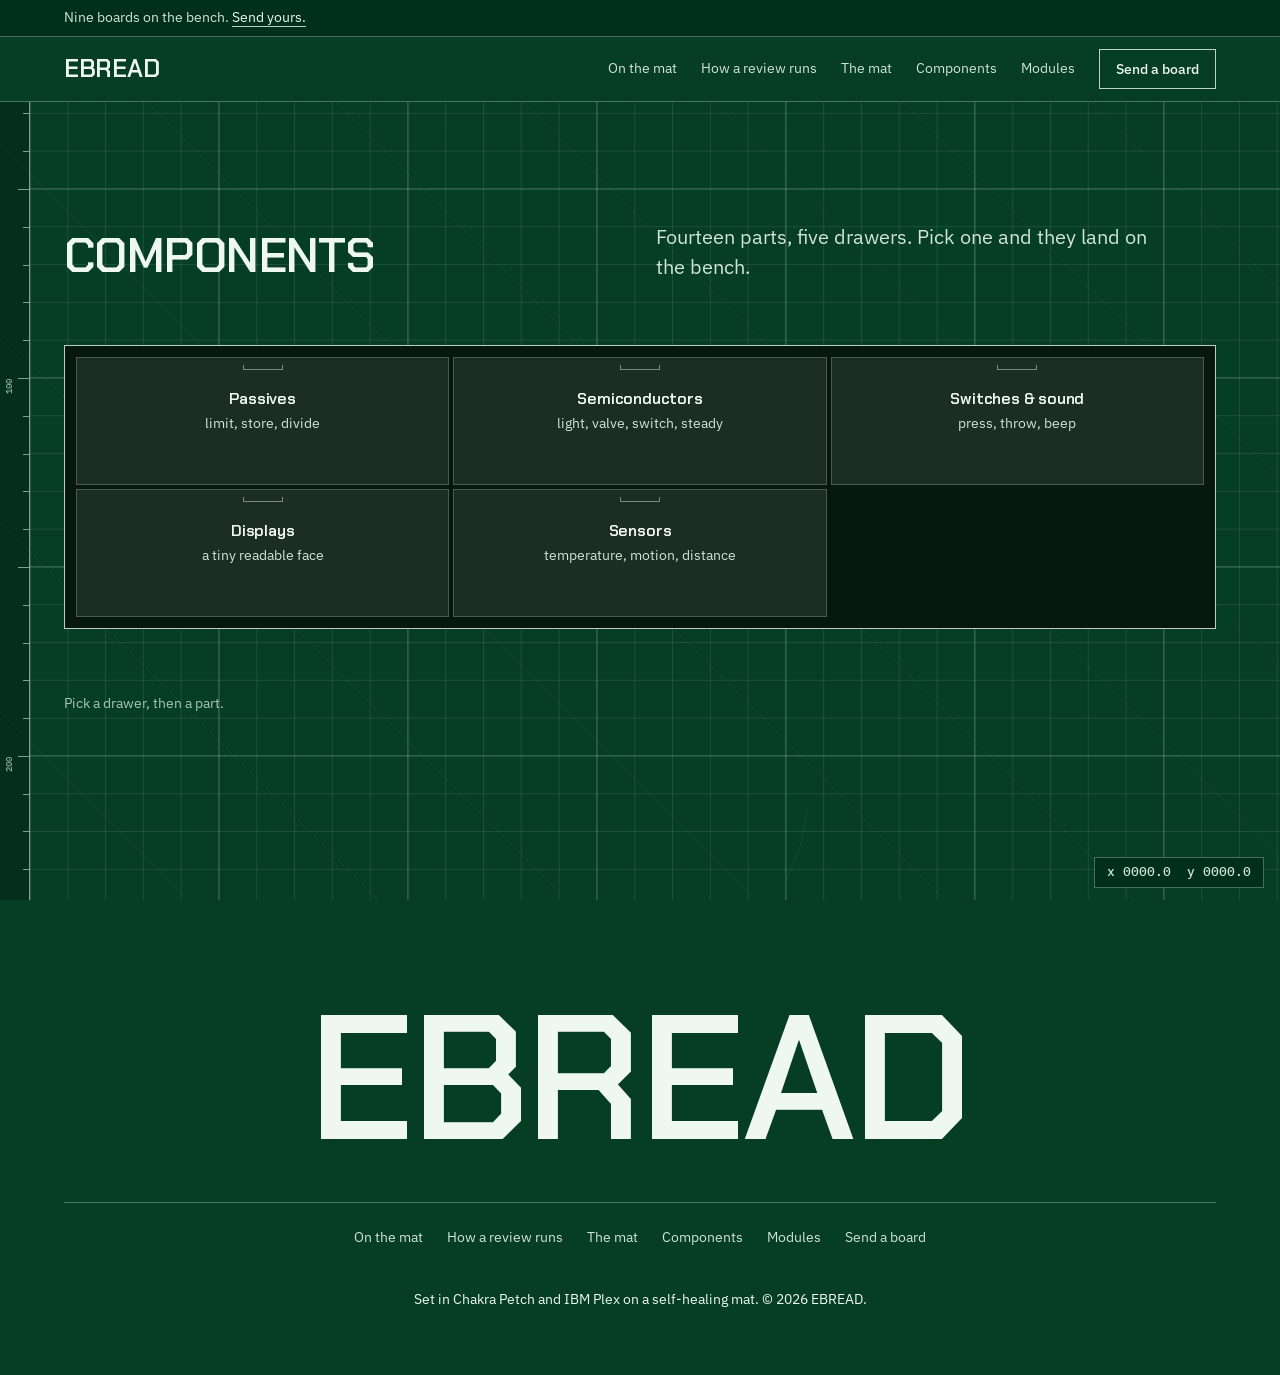
==== commit 13f7d270: "Part icons sprite, selected part centred on the bench" ====
--- a/components.html
+++ b/components.html
@@ -51,45 +51,45 @@
           <h3>Passives</h3>
           <p>limit, store, divide</p>
                     <div class="parts">
-          <button class="part" type="button" data-role="limits current, sets levels" data-pkg="0603 / tht" data-note="the one in everything">Resistor</button>
-          <button class="part" type="button" data-role="stores charge, smooths rails" data-pkg="0805 / radial" data-note="decouple every IC">Capacitor</button>
-          <button class="part" type="button" data-role="a knob that divides" data-pkg="3296 trim" data-note="the analog dial">Potentiometer</button>
+          <button class="part" type="button" data-role="limits current, sets levels" data-pkg="0603 / tht" data-note="the one in everything" data-ic="resistor"><svg class="part__ic"><use href="icons.svg#ic-resistor"/></svg>Resistor</button>
+          <button class="part" type="button" data-role="stores charge, smooths rails" data-pkg="0805 / radial" data-note="decouple every IC" data-ic="cap"><svg class="part__ic"><use href="icons.svg#ic-cap"/></svg>Capacitor</button>
+          <button class="part" type="button" data-role="a knob that divides" data-pkg="3296 trim" data-note="the analog dial" data-ic="pot"><svg class="part__ic"><use href="icons.svg#ic-pot"/></svg>Potentiometer</button>
           </div>
         </div>
         <div class="drawer" tabindex="0">
           <h3>Semiconductors</h3>
           <p>light, valve, switch, steady</p>
                     <div class="parts">
-          <button class="part" type="button" data-role="light as a signal" data-pkg="3 mm / 0603" data-note="never without its resistor">LED</button>
-          <button class="part" type="button" data-role="one-way valve" data-pkg="sod-123 / do-35" data-note="polarity or smoke">Diode</button>
-          <button class="part" type="button" data-role="switch or amplify" data-pkg="sot-23 / to-92" data-note="2n2222 and the mosfets">Transistor</button>
-          <button class="part" type="button" data-role="voltage down, steady" data-pkg="sot-223 / to-220" data-note="ams1117 lives everywhere">Regulator</button>
+          <button class="part" type="button" data-role="light as a signal" data-pkg="3 mm / 0603" data-note="never without its resistor" data-ic="led"><svg class="part__ic"><use href="icons.svg#ic-led"/></svg>LED</button>
+          <button class="part" type="button" data-role="one-way valve" data-pkg="sod-123 / do-35" data-note="polarity or smoke" data-ic="diode"><svg class="part__ic"><use href="icons.svg#ic-diode"/></svg>Diode</button>
+          <button class="part" type="button" data-role="switch or amplify" data-pkg="sot-23 / to-92" data-note="2n2222 and the mosfets" data-ic="transistor"><svg class="part__ic"><use href="icons.svg#ic-transistor"/></svg>Transistor</button>
+          <button class="part" type="button" data-role="voltage down, steady" data-pkg="sot-223 / to-220" data-note="ams1117 lives everywhere" data-ic="regulator"><svg class="part__ic"><use href="icons.svg#ic-regulator"/></svg>Regulator</button>
           </div>
         </div>
         <div class="drawer" tabindex="0">
           <h3>Switches &amp; sound</h3>
           <p>press, throw, beep</p>
                     <div class="parts">
-          <button class="part" type="button" data-role="a switch the coil throws" data-pkg="sugar cube" data-note="small signal, big load">Relay</button>
-          <button class="part" type="button" data-role="the cheapest voice" data-pkg="12 mm disc" data-note="beeps the verdict">Buzzer</button>
-          <button class="part" type="button" data-role="the press that counts" data-pkg="6 x 6 mm" data-note="four legs, one click">Tact button</button>
+          <button class="part" type="button" data-role="a switch the coil throws" data-pkg="sugar cube" data-note="small signal, big load" data-ic="relay"><svg class="part__ic"><use href="icons.svg#ic-relay"/></svg>Relay</button>
+          <button class="part" type="button" data-role="the cheapest voice" data-pkg="12 mm disc" data-note="beeps the verdict" data-ic="buzzer"><svg class="part__ic"><use href="icons.svg#ic-buzzer"/></svg>Buzzer</button>
+          <button class="part" type="button" data-role="the press that counts" data-pkg="6 x 6 mm" data-note="four legs, one click" data-ic="tact"><svg class="part__ic"><use href="icons.svg#ic-tact"/></svg>Tact button</button>
           </div>
         </div>
         <div class="drawer" tabindex="0">
           <h3>Displays</h3>
           <p>a tiny readable face</p>
                     <div class="parts">
-          <button class="part" type="button" data-role="a tiny readable face" data-pkg="i2c module" data-note="128 by 64 of status">OLED 0.96</button>
-          <button class="part" type="button" data-role="drives led grids" data-pkg="display module" data-note="eight by eight, chained">Matrix driver</button>
+          <button class="part" type="button" data-role="a tiny readable face" data-pkg="i2c module" data-note="128 by 64 of status" data-ic="oled"><svg class="part__ic"><use href="icons.svg#ic-oled"/></svg>OLED 0.96</button>
+          <button class="part" type="button" data-role="drives led grids" data-pkg="display module" data-note="eight by eight, chained" data-ic="matrix"><svg class="part__ic"><use href="icons.svg#ic-matrix"/></svg>Matrix driver</button>
           </div>
         </div>
         <div class="drawer" tabindex="0">
           <h3>Sensors</h3>
           <p>temperature, motion, distance</p>
                     <div class="parts">
-          <button class="part" type="button" data-role="weather in two numbers" data-pkg="4-pin module" data-note="slow but honest">Temp + humidity</button>
-          <button class="part" type="button" data-role="motion on six axes" data-pkg="8-pin module" data-note="the motion staple">Gyro + accel</button>
-          <button class="part" type="button" data-role="distance by echo" data-pkg="4-pin module" data-note="two round eyes on every robot">Ultrasonic</button>
+          <button class="part" type="button" data-role="weather in two numbers" data-pkg="4-pin module" data-note="slow but honest" data-ic="temp"><svg class="part__ic"><use href="icons.svg#ic-temp"/></svg>Temp + humidity</button>
+          <button class="part" type="button" data-role="motion on six axes" data-pkg="8-pin module" data-note="the motion staple" data-ic="gyro"><svg class="part__ic"><use href="icons.svg#ic-gyro"/></svg>Gyro + accel</button>
+          <button class="part" type="button" data-role="distance by echo" data-pkg="4-pin module" data-note="two round eyes on every robot" data-ic="ultra"><svg class="part__ic"><use href="icons.svg#ic-ultra"/></svg>Ultrasonic</button>
           </div>
         </div>
       </div>
@@ -97,7 +97,7 @@
             <div class="bench" id="bench">
         <p class="bench__hint">Pick a drawer, then a part.</p>
         <div class="bench__card" id="benchCard" hidden>
-          <h3 id="benchName">Part</h3>
+          <svg class="bench__ic"><use id="benchIcUse" href="icons.svg#ic-resistor"/></svg><h3 id="benchName">Part</h3>
           <dl class="spec" id="benchSpec"></dl>
         </div>
       </div>
--- a/mat.css
+++ b/mat.css
@@ -141,7 +141,10 @@
 .part.is-on { background: var(--color-ink); color: var(--color-paper); border-color: var(--color-ink); }
 .part:focus-visible { outline: 2px solid var(--color-focus); outline-offset: 2px; }
 .bench__hint { margin: var(--space-xl) 0; color: var(--color-muted); font-size: var(--text-sm); }
-.bench__card { max-width: 42ch; }
+.bench__card { max-width: 42ch; margin-inline: auto; text-align: center; }
+.bench__card .spec { text-align: left; }
+.bench__ic { width: 3.5rem; height: 3.5rem; margin-bottom: var(--space-sm); color: var(--color-ink); }
+.part__ic { width: 14px; height: 14px; margin-right: 6px; vertical-align: -2px; }
 .bench__card h3 { margin-bottom: var(--space-md); }
 .js .bench__card:not([hidden]) { animation: pop var(--dur-long) var(--ease-out); }
 .drawer::after { content: ""; position: absolute; top: var(--space-xs); left: 50%; width: 2.5rem; height: 5px; margin-left: -1.25rem; border: var(--rule-hair) solid color-mix(in oklab, var(--color-ink) 45%, transparent); border-top: 0; }
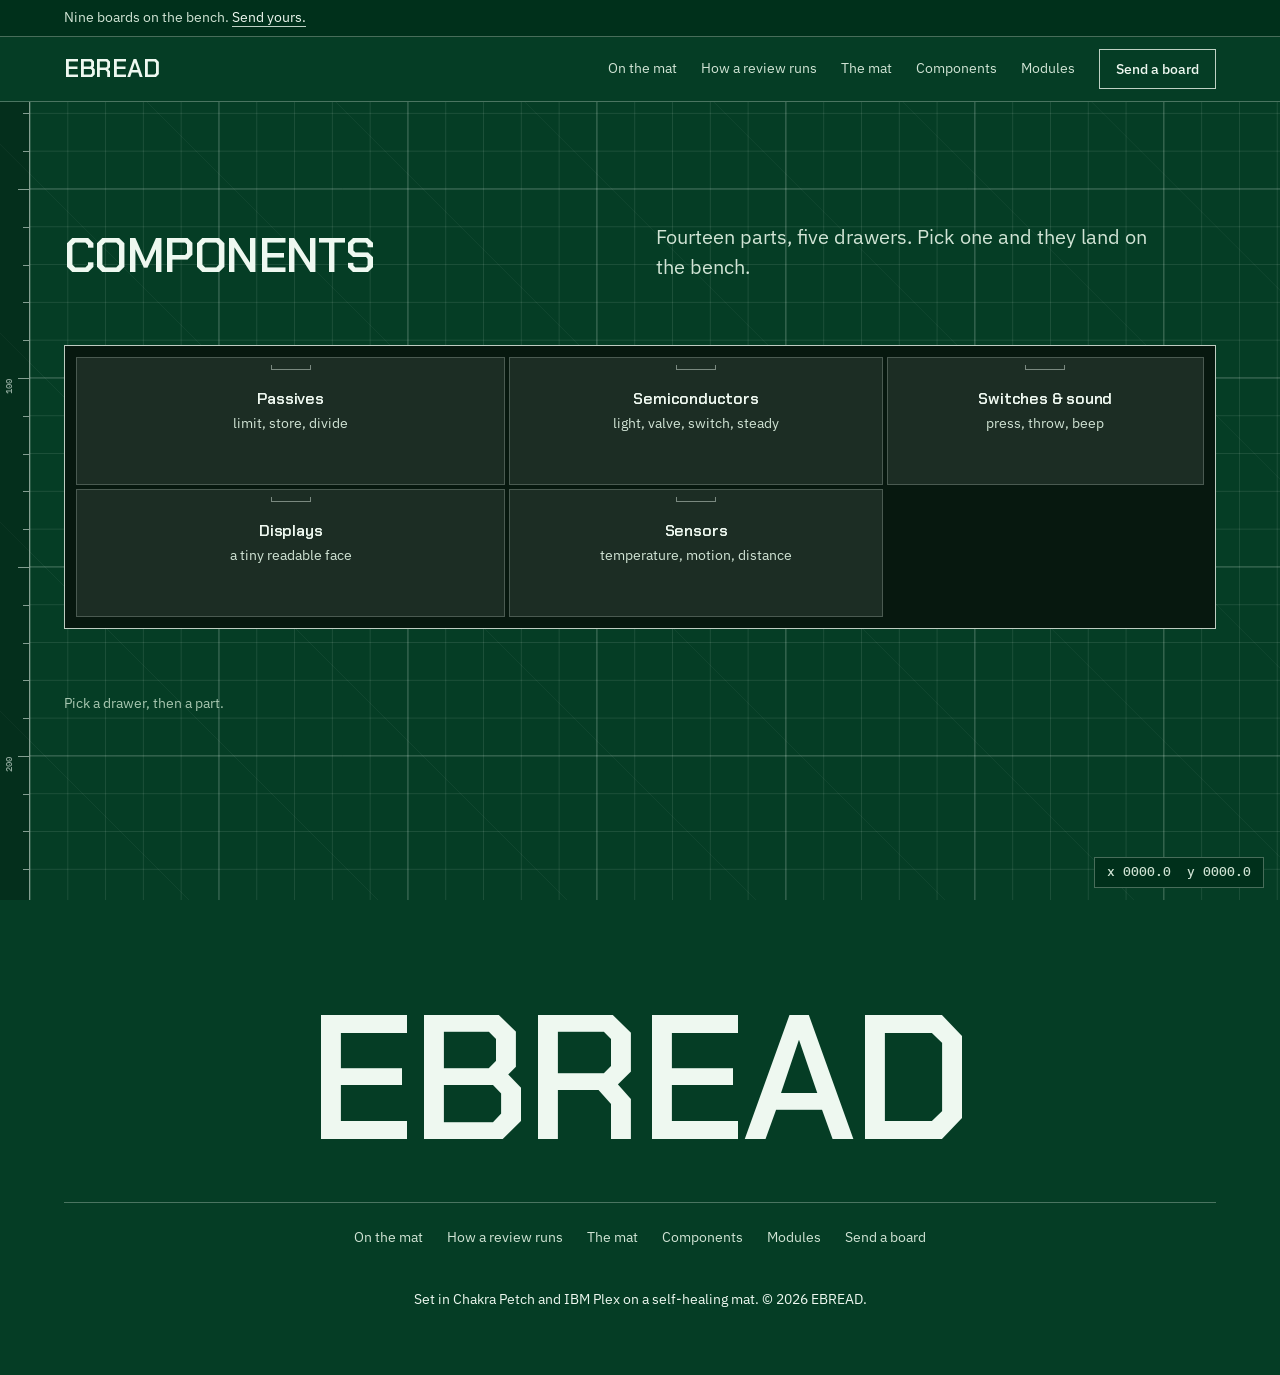
==== commit c00a2364: "Aria-hide part icons, uneven drawer columns" ====
--- a/components.html
+++ b/components.html
@@ -51,45 +51,45 @@
           <h3>Passives</h3>
           <p>limit, store, divide</p>
                     <div class="parts">
-          <button class="part" type="button" data-role="limits current, sets levels" data-pkg="0603 / tht" data-note="the one in everything" data-ic="resistor"><svg class="part__ic"><use href="icons.svg#ic-resistor"/></svg>Resistor</button>
-          <button class="part" type="button" data-role="stores charge, smooths rails" data-pkg="0805 / radial" data-note="decouple every IC" data-ic="cap"><svg class="part__ic"><use href="icons.svg#ic-cap"/></svg>Capacitor</button>
-          <button class="part" type="button" data-role="a knob that divides" data-pkg="3296 trim" data-note="the analog dial" data-ic="pot"><svg class="part__ic"><use href="icons.svg#ic-pot"/></svg>Potentiometer</button>
+          <button class="part" type="button" data-role="limits current, sets levels" data-pkg="0603 / tht" data-note="the one in everything" data-ic="resistor"><svg class="part__ic" aria-hidden="true"><use href="icons.svg#ic-resistor"/></svg>Resistor</button>
+          <button class="part" type="button" data-role="stores charge, smooths rails" data-pkg="0805 / radial" data-note="decouple every IC" data-ic="cap"><svg class="part__ic" aria-hidden="true"><use href="icons.svg#ic-cap"/></svg>Capacitor</button>
+          <button class="part" type="button" data-role="a knob that divides" data-pkg="3296 trim" data-note="the analog dial" data-ic="pot"><svg class="part__ic" aria-hidden="true"><use href="icons.svg#ic-pot"/></svg>Potentiometer</button>
           </div>
         </div>
         <div class="drawer" tabindex="0">
           <h3>Semiconductors</h3>
           <p>light, valve, switch, steady</p>
                     <div class="parts">
-          <button class="part" type="button" data-role="light as a signal" data-pkg="3 mm / 0603" data-note="never without its resistor" data-ic="led"><svg class="part__ic"><use href="icons.svg#ic-led"/></svg>LED</button>
-          <button class="part" type="button" data-role="one-way valve" data-pkg="sod-123 / do-35" data-note="polarity or smoke" data-ic="diode"><svg class="part__ic"><use href="icons.svg#ic-diode"/></svg>Diode</button>
-          <button class="part" type="button" data-role="switch or amplify" data-pkg="sot-23 / to-92" data-note="2n2222 and the mosfets" data-ic="transistor"><svg class="part__ic"><use href="icons.svg#ic-transistor"/></svg>Transistor</button>
-          <button class="part" type="button" data-role="voltage down, steady" data-pkg="sot-223 / to-220" data-note="ams1117 lives everywhere" data-ic="regulator"><svg class="part__ic"><use href="icons.svg#ic-regulator"/></svg>Regulator</button>
+          <button class="part" type="button" data-role="light as a signal" data-pkg="3 mm / 0603" data-note="never without its resistor" data-ic="led"><svg class="part__ic" aria-hidden="true"><use href="icons.svg#ic-led"/></svg>LED</button>
+          <button class="part" type="button" data-role="one-way valve" data-pkg="sod-123 / do-35" data-note="polarity or smoke" data-ic="diode"><svg class="part__ic" aria-hidden="true"><use href="icons.svg#ic-diode"/></svg>Diode</button>
+          <button class="part" type="button" data-role="switch or amplify" data-pkg="sot-23 / to-92" data-note="2n2222 and the mosfets" data-ic="transistor"><svg class="part__ic" aria-hidden="true"><use href="icons.svg#ic-transistor"/></svg>Transistor</button>
+          <button class="part" type="button" data-role="voltage down, steady" data-pkg="sot-223 / to-220" data-note="ams1117 lives everywhere" data-ic="regulator"><svg class="part__ic" aria-hidden="true"><use href="icons.svg#ic-regulator"/></svg>Regulator</button>
           </div>
         </div>
         <div class="drawer" tabindex="0">
           <h3>Switches &amp; sound</h3>
           <p>press, throw, beep</p>
                     <div class="parts">
-          <button class="part" type="button" data-role="a switch the coil throws" data-pkg="sugar cube" data-note="small signal, big load" data-ic="relay"><svg class="part__ic"><use href="icons.svg#ic-relay"/></svg>Relay</button>
-          <button class="part" type="button" data-role="the cheapest voice" data-pkg="12 mm disc" data-note="beeps the verdict" data-ic="buzzer"><svg class="part__ic"><use href="icons.svg#ic-buzzer"/></svg>Buzzer</button>
-          <button class="part" type="button" data-role="the press that counts" data-pkg="6 x 6 mm" data-note="four legs, one click" data-ic="tact"><svg class="part__ic"><use href="icons.svg#ic-tact"/></svg>Tact button</button>
+          <button class="part" type="button" data-role="a switch the coil throws" data-pkg="sugar cube" data-note="small signal, big load" data-ic="relay"><svg class="part__ic" aria-hidden="true"><use href="icons.svg#ic-relay"/></svg>Relay</button>
+          <button class="part" type="button" data-role="the cheapest voice" data-pkg="12 mm disc" data-note="beeps the verdict" data-ic="buzzer"><svg class="part__ic" aria-hidden="true"><use href="icons.svg#ic-buzzer"/></svg>Buzzer</button>
+          <button class="part" type="button" data-role="the press that counts" data-pkg="6 x 6 mm" data-note="four legs, one click" data-ic="tact"><svg class="part__ic" aria-hidden="true"><use href="icons.svg#ic-tact"/></svg>Tact button</button>
           </div>
         </div>
         <div class="drawer" tabindex="0">
           <h3>Displays</h3>
           <p>a tiny readable face</p>
                     <div class="parts">
-          <button class="part" type="button" data-role="a tiny readable face" data-pkg="i2c module" data-note="128 by 64 of status" data-ic="oled"><svg class="part__ic"><use href="icons.svg#ic-oled"/></svg>OLED 0.96</button>
-          <button class="part" type="button" data-role="drives led grids" data-pkg="display module" data-note="eight by eight, chained" data-ic="matrix"><svg class="part__ic"><use href="icons.svg#ic-matrix"/></svg>Matrix driver</button>
+          <button class="part" type="button" data-role="a tiny readable face" data-pkg="i2c module" data-note="128 by 64 of status" data-ic="oled"><svg class="part__ic" aria-hidden="true"><use href="icons.svg#ic-oled"/></svg>OLED 0.96</button>
+          <button class="part" type="button" data-role="drives led grids" data-pkg="display module" data-note="eight by eight, chained" data-ic="matrix"><svg class="part__ic" aria-hidden="true"><use href="icons.svg#ic-matrix"/></svg>Matrix driver</button>
           </div>
         </div>
         <div class="drawer" tabindex="0">
           <h3>Sensors</h3>
           <p>temperature, motion, distance</p>
                     <div class="parts">
-          <button class="part" type="button" data-role="weather in two numbers" data-pkg="4-pin module" data-note="slow but honest" data-ic="temp"><svg class="part__ic"><use href="icons.svg#ic-temp"/></svg>Temp + humidity</button>
-          <button class="part" type="button" data-role="motion on six axes" data-pkg="8-pin module" data-note="the motion staple" data-ic="gyro"><svg class="part__ic"><use href="icons.svg#ic-gyro"/></svg>Gyro + accel</button>
-          <button class="part" type="button" data-role="distance by echo" data-pkg="4-pin module" data-note="two round eyes on every robot" data-ic="ultra"><svg class="part__ic"><use href="icons.svg#ic-ultra"/></svg>Ultrasonic</button>
+          <button class="part" type="button" data-role="weather in two numbers" data-pkg="4-pin module" data-note="slow but honest" data-ic="temp"><svg class="part__ic" aria-hidden="true"><use href="icons.svg#ic-temp"/></svg>Temp + humidity</button>
+          <button class="part" type="button" data-role="motion on six axes" data-pkg="8-pin module" data-note="the motion staple" data-ic="gyro"><svg class="part__ic" aria-hidden="true"><use href="icons.svg#ic-gyro"/></svg>Gyro + accel</button>
+          <button class="part" type="button" data-role="distance by echo" data-pkg="4-pin module" data-note="two round eyes on every robot" data-ic="ultra"><svg class="part__ic" aria-hidden="true"><use href="icons.svg#ic-ultra"/></svg>Ultrasonic</button>
           </div>
         </div>
       </div>
@@ -97,7 +97,7 @@
             <div class="bench" id="bench">
         <p class="bench__hint">Pick a drawer, then a part.</p>
         <div class="bench__card" id="benchCard" hidden>
-          <svg class="bench__ic"><use id="benchIcUse" href="icons.svg#ic-resistor"/></svg><h3 id="benchName">Part</h3>
+          <svg class="bench__ic" aria-hidden="true"><use id="benchIcUse" href="icons.svg#ic-resistor"/></svg><h3 id="benchName">Part</h3>
           <dl class="spec" id="benchSpec"></dl>
         </div>
       </div>
--- a/mat.css
+++ b/mat.css
@@ -128,7 +128,7 @@
 @media (max-width: 40rem) { .cells { grid-template-columns: minmax(0, 1fr); } }
 
 /* organizer: labelled drawers */
-.orggrid { display: grid; grid-template-columns: repeat(3, minmax(0, 1fr)); gap: var(--space-2xs); padding: var(--space-sm); background: var(--color-cabinet); outline: var(--rule-hair) solid var(--color-rule); outline-offset: -1px; }
+.orggrid { display: grid; grid-template-columns: 1.15fr 1fr 0.85fr; gap: var(--space-2xs); padding: var(--space-sm); background: var(--color-cabinet); outline: var(--rule-hair) solid var(--color-rule); outline-offset: -1px; }
 .drawer { position: relative; min-height: 8rem; padding: var(--space-md); background: color-mix(in oklab, var(--color-ink) 9%, transparent); outline: var(--rule-hair) solid color-mix(in oklab, var(--color-ink) 22%, transparent); outline-offset: -1px; cursor: pointer; transition: transform var(--dur-short) var(--ease-out), background-color var(--dur-short) var(--ease-out); }
 .drawer.is-open { transform: translateY(var(--space-sm)); background: color-mix(in oklab, var(--color-ink) 20%, transparent); }
 .drawer.is-open::after { transform: translateY(3px); }
@@ -144,7 +144,7 @@
 .bench__card { max-width: 42ch; margin-inline: auto; text-align: center; }
 .bench__card .spec { text-align: left; }
 .bench__ic { width: 3.5rem; height: 3.5rem; margin-bottom: var(--space-sm); color: var(--color-ink); }
-.part__ic { width: 14px; height: 14px; margin-right: 6px; vertical-align: -2px; }
+.part__ic { width: 14px; height: 14px; margin-right: var(--space-2xs); vertical-align: -2px; }
 .bench__card h3 { margin-bottom: var(--space-md); }
 .js .bench__card:not([hidden]) { animation: pop var(--dur-long) var(--ease-out); }
 .drawer::after { content: ""; position: absolute; top: var(--space-xs); left: 50%; width: 2.5rem; height: 5px; margin-left: -1.25rem; border: var(--rule-hair) solid color-mix(in oklab, var(--color-ink) 45%, transparent); border-top: 0; }
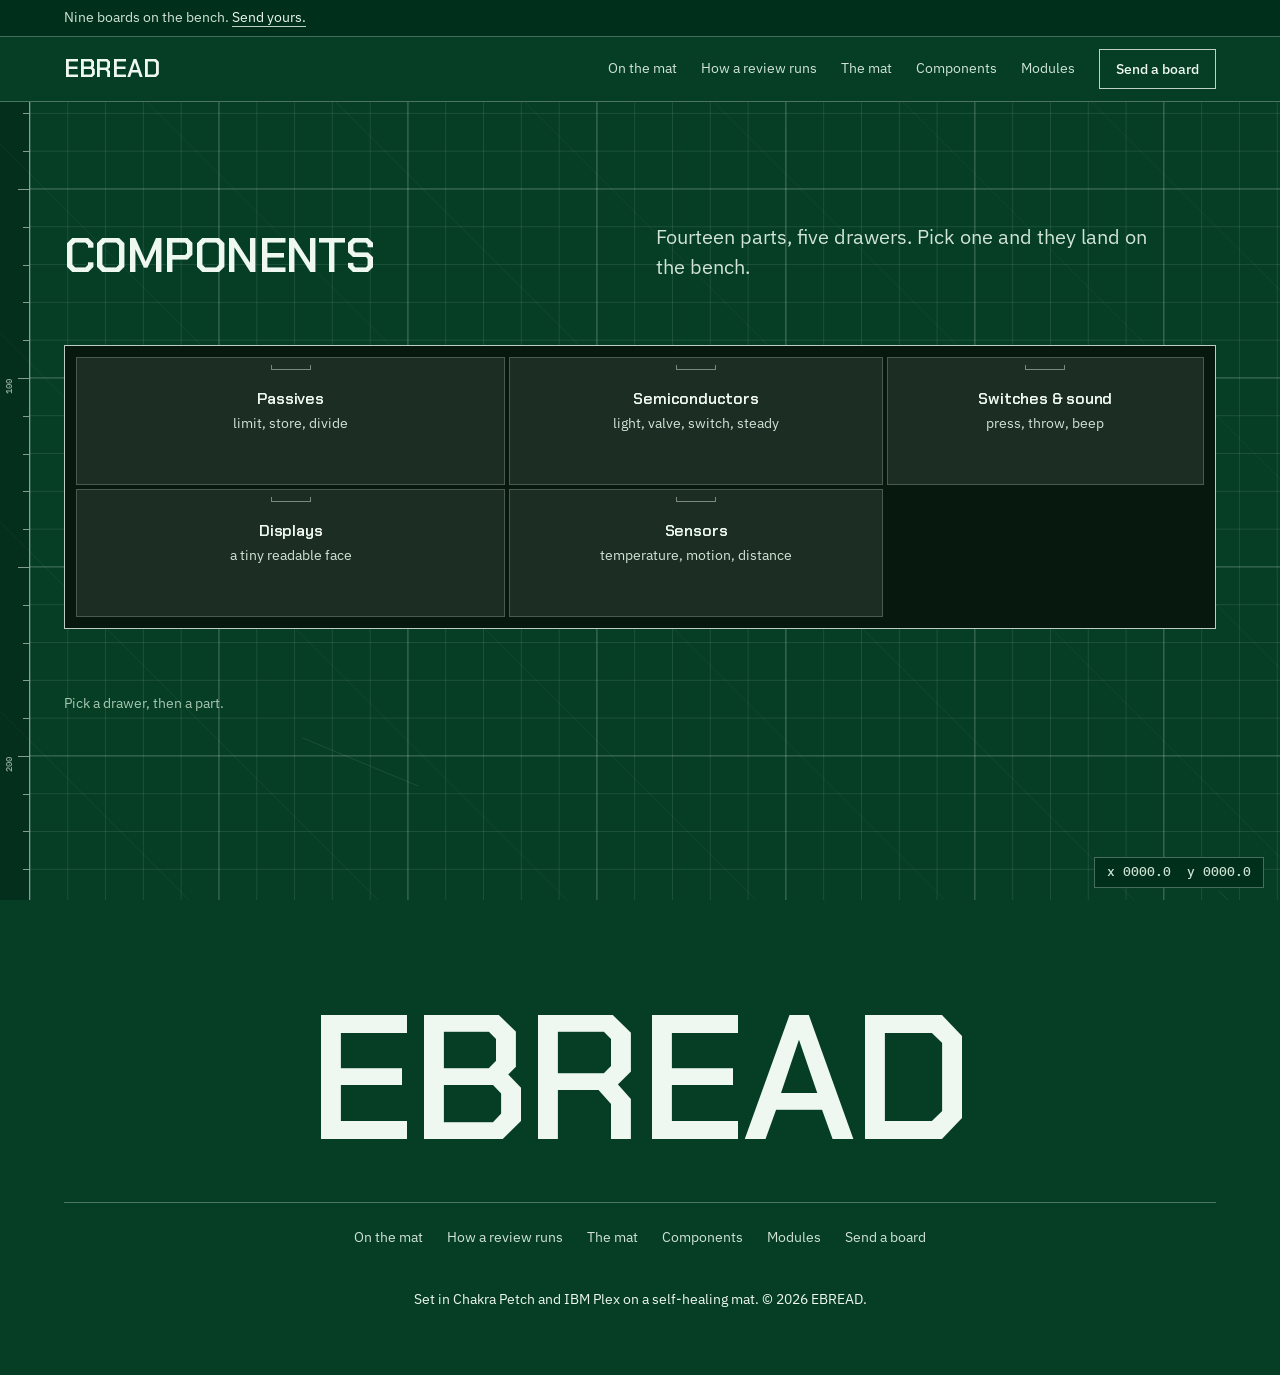
==== commit 1bd3eed8: "Real part photos on chips and the centred bench card" ====
--- a/components.html
+++ b/components.html
@@ -51,45 +51,45 @@
           <h3>Passives</h3>
           <p>limit, store, divide</p>
                     <div class="parts">
-          <button class="part" type="button" data-role="limits current, sets levels" data-pkg="0603 / tht" data-note="the one in everything" data-ic="resistor"><svg class="part__ic" aria-hidden="true"><use href="icons.svg#ic-resistor"/></svg>Resistor</button>
-          <button class="part" type="button" data-role="stores charge, smooths rails" data-pkg="0805 / radial" data-note="decouple every IC" data-ic="cap"><svg class="part__ic" aria-hidden="true"><use href="icons.svg#ic-cap"/></svg>Capacitor</button>
-          <button class="part" type="button" data-role="a knob that divides" data-pkg="3296 trim" data-note="the analog dial" data-ic="pot"><svg class="part__ic" aria-hidden="true"><use href="icons.svg#ic-pot"/></svg>Potentiometer</button>
+          <button class="part" type="button" data-role="limits current, sets levels" data-pkg="0603 / tht" data-note="the one in everything" data-ic="resistor">resistor</button>
+          <button class="part" type="button" data-role="stores charge, smooths rails" data-pkg="0805 / radial" data-note="decouple every IC" data-ic="cap">cap</button>
+          <button class="part" type="button" data-role="a knob that divides" data-pkg="3296 trim" data-note="the analog dial" data-ic="pot">pot</button>
           </div>
         </div>
         <div class="drawer" tabindex="0">
           <h3>Semiconductors</h3>
           <p>light, valve, switch, steady</p>
                     <div class="parts">
-          <button class="part" type="button" data-role="light as a signal" data-pkg="3 mm / 0603" data-note="never without its resistor" data-ic="led"><svg class="part__ic" aria-hidden="true"><use href="icons.svg#ic-led"/></svg>LED</button>
-          <button class="part" type="button" data-role="one-way valve" data-pkg="sod-123 / do-35" data-note="polarity or smoke" data-ic="diode"><svg class="part__ic" aria-hidden="true"><use href="icons.svg#ic-diode"/></svg>Diode</button>
-          <button class="part" type="button" data-role="switch or amplify" data-pkg="sot-23 / to-92" data-note="2n2222 and the mosfets" data-ic="transistor"><svg class="part__ic" aria-hidden="true"><use href="icons.svg#ic-transistor"/></svg>Transistor</button>
-          <button class="part" type="button" data-role="voltage down, steady" data-pkg="sot-223 / to-220" data-note="ams1117 lives everywhere" data-ic="regulator"><svg class="part__ic" aria-hidden="true"><use href="icons.svg#ic-regulator"/></svg>Regulator</button>
+          <button class="part" type="button" data-role="light as a signal" data-pkg="3 mm / 0603" data-note="never without its resistor" data-ic="led">led</button>
+          <button class="part" type="button" data-role="one-way valve" data-pkg="sod-123 / do-35" data-note="polarity or smoke" data-ic="diode">diode</button>
+          <button class="part" type="button" data-role="switch or amplify" data-pkg="sot-23 / to-92" data-note="2n2222 and the mosfets" data-ic="transistor">transistor</button>
+          <button class="part" type="button" data-role="voltage down, steady" data-pkg="sot-223 / to-220" data-note="ams1117 lives everywhere" data-ic="regulator">regulator</button>
           </div>
         </div>
         <div class="drawer" tabindex="0">
           <h3>Switches &amp; sound</h3>
           <p>press, throw, beep</p>
                     <div class="parts">
-          <button class="part" type="button" data-role="a switch the coil throws" data-pkg="sugar cube" data-note="small signal, big load" data-ic="relay"><svg class="part__ic" aria-hidden="true"><use href="icons.svg#ic-relay"/></svg>Relay</button>
-          <button class="part" type="button" data-role="the cheapest voice" data-pkg="12 mm disc" data-note="beeps the verdict" data-ic="buzzer"><svg class="part__ic" aria-hidden="true"><use href="icons.svg#ic-buzzer"/></svg>Buzzer</button>
-          <button class="part" type="button" data-role="the press that counts" data-pkg="6 x 6 mm" data-note="four legs, one click" data-ic="tact"><svg class="part__ic" aria-hidden="true"><use href="icons.svg#ic-tact"/></svg>Tact button</button>
+          <button class="part" type="button" data-role="a switch the coil throws" data-pkg="sugar cube" data-note="small signal, big load" data-ic="relay">relay</button>
+          <button class="part" type="button" data-role="the cheapest voice" data-pkg="12 mm disc" data-note="beeps the verdict" data-ic="buzzer">buzzer</button>
+          <button class="part" type="button" data-role="the press that counts" data-pkg="6 x 6 mm" data-note="four legs, one click" data-ic="tact">tact</button>
           </div>
         </div>
         <div class="drawer" tabindex="0">
           <h3>Displays</h3>
           <p>a tiny readable face</p>
                     <div class="parts">
-          <button class="part" type="button" data-role="a tiny readable face" data-pkg="i2c module" data-note="128 by 64 of status" data-ic="oled"><svg class="part__ic" aria-hidden="true"><use href="icons.svg#ic-oled"/></svg>OLED 0.96</button>
-          <button class="part" type="button" data-role="drives led grids" data-pkg="display module" data-note="eight by eight, chained" data-ic="matrix"><svg class="part__ic" aria-hidden="true"><use href="icons.svg#ic-matrix"/></svg>Matrix driver</button>
+          <button class="part" type="button" data-role="a tiny readable face" data-pkg="i2c module" data-note="128 by 64 of status" data-ic="oled">oled</button>
+          <button class="part" type="button" data-role="drives led grids" data-pkg="display module" data-note="eight by eight, chained" data-ic="matrix">matrix</button>
           </div>
         </div>
         <div class="drawer" tabindex="0">
           <h3>Sensors</h3>
           <p>temperature, motion, distance</p>
                     <div class="parts">
-          <button class="part" type="button" data-role="weather in two numbers" data-pkg="4-pin module" data-note="slow but honest" data-ic="temp"><svg class="part__ic" aria-hidden="true"><use href="icons.svg#ic-temp"/></svg>Temp + humidity</button>
-          <button class="part" type="button" data-role="motion on six axes" data-pkg="8-pin module" data-note="the motion staple" data-ic="gyro"><svg class="part__ic" aria-hidden="true"><use href="icons.svg#ic-gyro"/></svg>Gyro + accel</button>
-          <button class="part" type="button" data-role="distance by echo" data-pkg="4-pin module" data-note="two round eyes on every robot" data-ic="ultra"><svg class="part__ic" aria-hidden="true"><use href="icons.svg#ic-ultra"/></svg>Ultrasonic</button>
+          <button class="part" type="button" data-role="weather in two numbers" data-pkg="4-pin module" data-note="slow but honest" data-ic="temp">temp</button>
+          <button class="part" type="button" data-role="motion on six axes" data-pkg="8-pin module" data-note="the motion staple" data-ic="gyro">gyro</button>
+          <button class="part" type="button" data-role="distance by echo" data-pkg="4-pin module" data-note="two round eyes on every robot" data-ic="ultra">ultra</button>
           </div>
         </div>
       </div>
@@ -97,7 +97,7 @@
             <div class="bench" id="bench">
         <p class="bench__hint">Pick a drawer, then a part.</p>
         <div class="bench__card" id="benchCard" hidden>
-          <svg class="bench__ic" aria-hidden="true"><use id="benchIcUse" href="icons.svg#ic-resistor"/></svg><h3 id="benchName">Part</h3>
+          <img class="bench__img" id="benchImg" src="images/parts/resistor.jpg" alt=""><svg class="bench__ic" aria-hidden="true"><use id="benchIcUse" href="icons.svg#ic-resistor"/></svg><h3 id="benchName">Part</h3>
           <dl class="spec" id="benchSpec"></dl>
         </div>
       </div>
--- a/mat.css
+++ b/mat.css
@@ -144,7 +144,8 @@
 .bench__card { max-width: 42ch; margin-inline: auto; text-align: center; }
 .bench__card .spec { text-align: left; }
 .bench__ic { width: 3.5rem; height: 3.5rem; margin-bottom: var(--space-sm); color: var(--color-ink); }
-.part__ic { width: 14px; height: 14px; margin-right: var(--space-2xs); vertical-align: -2px; }
+.part__ic, .part__img { width: 14px; height: 14px; margin-right: var(--space-2xs); vertical-align: -2px; object-fit: cover; }
+.bench__img { display: block; width: 12rem; height: 12rem; object-fit: contain; margin: 0 auto var(--space-sm); background: color-mix(in oklab, var(--color-ink) 7%, transparent); outline: var(--rule-hair) solid var(--color-rule-2); outline-offset: -1px; }
 .bench__card h3 { margin-bottom: var(--space-md); }
 .js .bench__card:not([hidden]) { animation: pop var(--dur-long) var(--ease-out); }
 .drawer::after { content: ""; position: absolute; top: var(--space-xs); left: 50%; width: 2.5rem; height: 5px; margin-left: -1.25rem; border: var(--rule-hair) solid color-mix(in oklab, var(--color-ink) 45%, transparent); border-top: 0; }
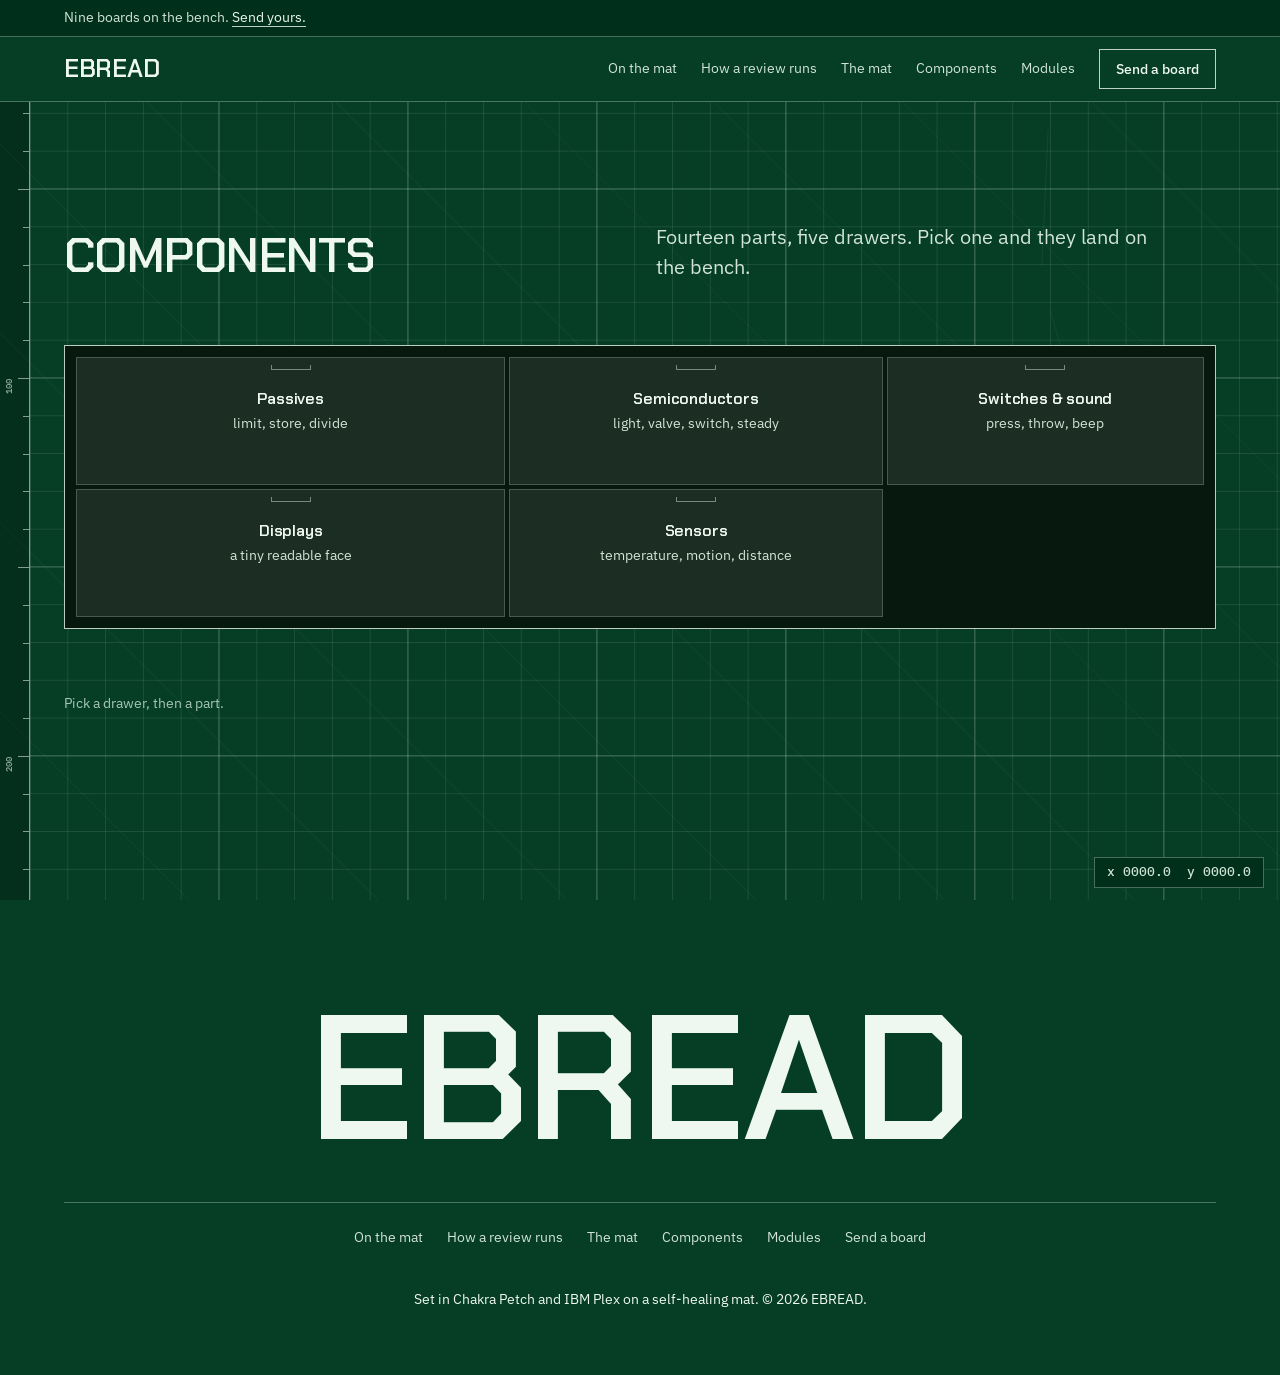
==== commit 39c1e4d5: "Wire all part photos, bench scrolls to screen centre" ====
--- a/components.html
+++ b/components.html
@@ -51,45 +51,45 @@
           <h3>Passives</h3>
           <p>limit, store, divide</p>
                     <div class="parts">
-          <button class="part" type="button" data-role="limits current, sets levels" data-pkg="0603 / tht" data-note="the one in everything" data-ic="resistor">resistor</button>
-          <button class="part" type="button" data-role="stores charge, smooths rails" data-pkg="0805 / radial" data-note="decouple every IC" data-ic="cap">cap</button>
-          <button class="part" type="button" data-role="a knob that divides" data-pkg="3296 trim" data-note="the analog dial" data-ic="pot">pot</button>
+          <button class="part" type="button" data-role="limits current, sets levels" data-pkg="0603 / tht" data-note="the one in everything" data-ic="resistor" data-img="images/parts/resistor.jpg"><img class="part__img" src="images/parts/resistor.jpg" alt="" loading="lazy">resistor</button>
+          <button class="part" type="button" data-role="stores charge, smooths rails" data-pkg="0805 / radial" data-note="decouple every IC" data-ic="cap" data-img="images/parts/cap.jpg"><img class="part__img" src="images/parts/cap.jpg" alt="" loading="lazy">cap</button>
+          <button class="part" type="button" data-role="a knob that divides" data-pkg="3296 trim" data-note="the analog dial" data-ic="pot" data-img="images/parts/pot.jpg"><img class="part__img" src="images/parts/pot.jpg" alt="" loading="lazy">pot</button>
           </div>
         </div>
         <div class="drawer" tabindex="0">
           <h3>Semiconductors</h3>
           <p>light, valve, switch, steady</p>
                     <div class="parts">
-          <button class="part" type="button" data-role="light as a signal" data-pkg="3 mm / 0603" data-note="never without its resistor" data-ic="led">led</button>
-          <button class="part" type="button" data-role="one-way valve" data-pkg="sod-123 / do-35" data-note="polarity or smoke" data-ic="diode">diode</button>
-          <button class="part" type="button" data-role="switch or amplify" data-pkg="sot-23 / to-92" data-note="2n2222 and the mosfets" data-ic="transistor">transistor</button>
-          <button class="part" type="button" data-role="voltage down, steady" data-pkg="sot-223 / to-220" data-note="ams1117 lives everywhere" data-ic="regulator">regulator</button>
+          <button class="part" type="button" data-role="light as a signal" data-pkg="3 mm / 0603" data-note="never without its resistor" data-ic="led" data-img="images/parts/led.jpg"><img class="part__img" src="images/parts/led.jpg" alt="" loading="lazy">led</button>
+          <button class="part" type="button" data-role="one-way valve" data-pkg="sod-123 / do-35" data-note="polarity or smoke" data-ic="diode" data-img="images/parts/diode.jpg"><img class="part__img" src="images/parts/diode.jpg" alt="" loading="lazy">diode</button>
+          <button class="part" type="button" data-role="switch or amplify" data-pkg="sot-23 / to-92" data-note="2n2222 and the mosfets" data-ic="transistor" data-img="images/parts/transistor.jpg"><img class="part__img" src="images/parts/transistor.jpg" alt="" loading="lazy">transistor</button>
+          <button class="part" type="button" data-role="voltage down, steady" data-pkg="sot-223 / to-220" data-note="ams1117 lives everywhere" data-ic="regulator" data-img="images/parts/regulator.jpg"><img class="part__img" src="images/parts/regulator.jpg" alt="" loading="lazy">regulator</button>
           </div>
         </div>
         <div class="drawer" tabindex="0">
           <h3>Switches &amp; sound</h3>
           <p>press, throw, beep</p>
                     <div class="parts">
-          <button class="part" type="button" data-role="a switch the coil throws" data-pkg="sugar cube" data-note="small signal, big load" data-ic="relay">relay</button>
-          <button class="part" type="button" data-role="the cheapest voice" data-pkg="12 mm disc" data-note="beeps the verdict" data-ic="buzzer">buzzer</button>
-          <button class="part" type="button" data-role="the press that counts" data-pkg="6 x 6 mm" data-note="four legs, one click" data-ic="tact">tact</button>
+          <button class="part" type="button" data-role="a switch the coil throws" data-pkg="sugar cube" data-note="small signal, big load" data-ic="relay" data-img="images/parts/relay.jpg"><img class="part__img" src="images/parts/relay.jpg" alt="" loading="lazy">relay</button>
+          <button class="part" type="button" data-role="the cheapest voice" data-pkg="12 mm disc" data-note="beeps the verdict" data-ic="buzzer" data-img="images/parts/buzzer.jpg"><img class="part__img" src="images/parts/buzzer.jpg" alt="" loading="lazy">buzzer</button>
+          <button class="part" type="button" data-role="the press that counts" data-pkg="6 x 6 mm" data-note="four legs, one click" data-ic="tact" data-img="images/parts/tact.jpg"><img class="part__img" src="images/parts/tact.jpg" alt="" loading="lazy">tact</button>
           </div>
         </div>
         <div class="drawer" tabindex="0">
           <h3>Displays</h3>
           <p>a tiny readable face</p>
                     <div class="parts">
-          <button class="part" type="button" data-role="a tiny readable face" data-pkg="i2c module" data-note="128 by 64 of status" data-ic="oled">oled</button>
-          <button class="part" type="button" data-role="drives led grids" data-pkg="display module" data-note="eight by eight, chained" data-ic="matrix">matrix</button>
+          <button class="part" type="button" data-role="a tiny readable face" data-pkg="i2c module" data-note="128 by 64 of status" data-ic="oled" data-img="images/parts/oled.jpg"><img class="part__img" src="images/parts/oled.jpg" alt="" loading="lazy">oled</button>
+          <button class="part" type="button" data-role="drives led grids" data-pkg="display module" data-note="eight by eight, chained" data-ic="matrix" data-img="images/parts/matrix.jpg"><img class="part__img" src="images/parts/matrix.jpg" alt="" loading="lazy">matrix</button>
           </div>
         </div>
         <div class="drawer" tabindex="0">
           <h3>Sensors</h3>
           <p>temperature, motion, distance</p>
                     <div class="parts">
-          <button class="part" type="button" data-role="weather in two numbers" data-pkg="4-pin module" data-note="slow but honest" data-ic="temp">temp</button>
-          <button class="part" type="button" data-role="motion on six axes" data-pkg="8-pin module" data-note="the motion staple" data-ic="gyro">gyro</button>
-          <button class="part" type="button" data-role="distance by echo" data-pkg="4-pin module" data-note="two round eyes on every robot" data-ic="ultra">ultra</button>
+          <button class="part" type="button" data-role="weather in two numbers" data-pkg="4-pin module" data-note="slow but honest" data-ic="temp" data-img="images/parts/temp.jpg"><img class="part__img" src="images/parts/temp.jpg" alt="" loading="lazy">temp</button>
+          <button class="part" type="button" data-role="motion on six axes" data-pkg="8-pin module" data-note="the motion staple" data-ic="gyro" data-img="images/parts/gyro.jpg"><img class="part__img" src="images/parts/gyro.jpg" alt="" loading="lazy">gyro</button>
+          <button class="part" type="button" data-role="distance by echo" data-pkg="4-pin module" data-note="two round eyes on every robot" data-ic="ultra" data-img="images/parts/ultra.jpg"><img class="part__img" src="images/parts/ultra.jpg" alt="" loading="lazy">ultra</button>
           </div>
         </div>
       </div>
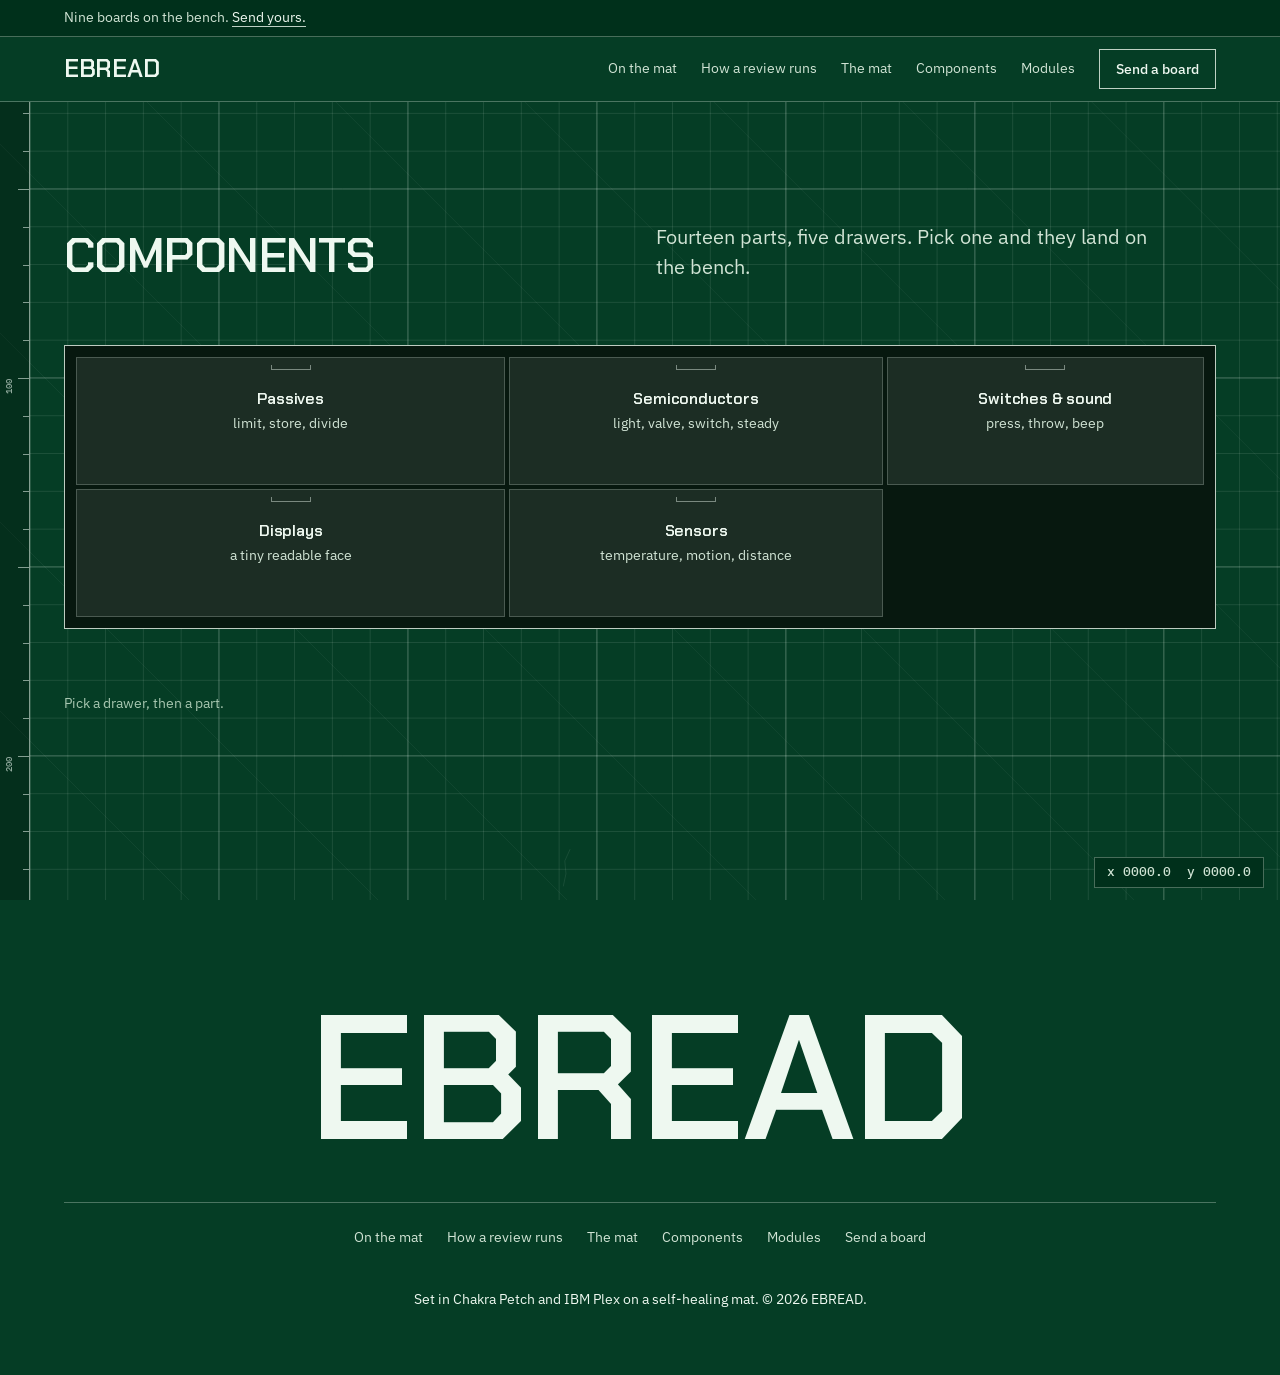
==== commit 845336ba: "minmax drawer tracks" ====
--- a/components.html
+++ b/components.html
@@ -51,45 +51,45 @@
           <h3>Passives</h3>
           <p>limit, store, divide</p>
                     <div class="parts">
-          <button class="part" type="button" data-role="limits current, sets levels" data-pkg="0603 / tht" data-note="the one in everything" data-ic="resistor" data-img="images/parts/resistor.jpg"><img class="part__img" src="images/parts/resistor.jpg" alt="" loading="lazy">resistor</button>
-          <button class="part" type="button" data-role="stores charge, smooths rails" data-pkg="0805 / radial" data-note="decouple every IC" data-ic="cap" data-img="images/parts/cap.jpg"><img class="part__img" src="images/parts/cap.jpg" alt="" loading="lazy">cap</button>
-          <button class="part" type="button" data-role="a knob that divides" data-pkg="3296 trim" data-note="the analog dial" data-ic="pot" data-img="images/parts/pot.jpg"><img class="part__img" src="images/parts/pot.jpg" alt="" loading="lazy">pot</button>
+          <button class="part" type="button" data-role="limits current, sets levels" data-pkg="0603 / tht" data-note="the one in everything" data-ic="resistor" data-img="images/parts/resistor.jpg"><img class="part__img" src="images/parts/resistor.jpg" alt="">resistor</button>
+          <button class="part" type="button" data-role="stores charge, smooths rails" data-pkg="0805 / radial" data-note="decouple every IC" data-ic="cap" data-img="images/parts/cap.jpg"><img class="part__img" src="images/parts/cap.jpg" alt="">cap</button>
+          <button class="part" type="button" data-role="a knob that divides" data-pkg="3296 trim" data-note="the analog dial" data-ic="pot" data-img="images/parts/pot.jpg"><img class="part__img" src="images/parts/pot.jpg" alt="">pot</button>
           </div>
         </div>
         <div class="drawer" tabindex="0">
           <h3>Semiconductors</h3>
           <p>light, valve, switch, steady</p>
                     <div class="parts">
-          <button class="part" type="button" data-role="light as a signal" data-pkg="3 mm / 0603" data-note="never without its resistor" data-ic="led" data-img="images/parts/led.jpg"><img class="part__img" src="images/parts/led.jpg" alt="" loading="lazy">led</button>
-          <button class="part" type="button" data-role="one-way valve" data-pkg="sod-123 / do-35" data-note="polarity or smoke" data-ic="diode" data-img="images/parts/diode.jpg"><img class="part__img" src="images/parts/diode.jpg" alt="" loading="lazy">diode</button>
-          <button class="part" type="button" data-role="switch or amplify" data-pkg="sot-23 / to-92" data-note="2n2222 and the mosfets" data-ic="transistor" data-img="images/parts/transistor.jpg"><img class="part__img" src="images/parts/transistor.jpg" alt="" loading="lazy">transistor</button>
-          <button class="part" type="button" data-role="voltage down, steady" data-pkg="sot-223 / to-220" data-note="ams1117 lives everywhere" data-ic="regulator" data-img="images/parts/regulator.jpg"><img class="part__img" src="images/parts/regulator.jpg" alt="" loading="lazy">regulator</button>
+          <button class="part" type="button" data-role="light as a signal" data-pkg="3 mm / 0603" data-note="never without its resistor" data-ic="led" data-img="images/parts/led.jpg"><img class="part__img" src="images/parts/led.jpg" alt="">led</button>
+          <button class="part" type="button" data-role="one-way valve" data-pkg="sod-123 / do-35" data-note="polarity or smoke" data-ic="diode" data-img="images/parts/diode.jpg"><img class="part__img" src="images/parts/diode.jpg" alt="">diode</button>
+          <button class="part" type="button" data-role="switch or amplify" data-pkg="sot-23 / to-92" data-note="2n2222 and the mosfets" data-ic="transistor" data-img="images/parts/transistor.jpg"><img class="part__img" src="images/parts/transistor.jpg" alt="">transistor</button>
+          <button class="part" type="button" data-role="voltage down, steady" data-pkg="sot-223 / to-220" data-note="ams1117 lives everywhere" data-ic="regulator" data-img="images/parts/regulator.jpg"><img class="part__img" src="images/parts/regulator.jpg" alt="">regulator</button>
           </div>
         </div>
         <div class="drawer" tabindex="0">
           <h3>Switches &amp; sound</h3>
           <p>press, throw, beep</p>
                     <div class="parts">
-          <button class="part" type="button" data-role="a switch the coil throws" data-pkg="sugar cube" data-note="small signal, big load" data-ic="relay" data-img="images/parts/relay.jpg"><img class="part__img" src="images/parts/relay.jpg" alt="" loading="lazy">relay</button>
-          <button class="part" type="button" data-role="the cheapest voice" data-pkg="12 mm disc" data-note="beeps the verdict" data-ic="buzzer" data-img="images/parts/buzzer.jpg"><img class="part__img" src="images/parts/buzzer.jpg" alt="" loading="lazy">buzzer</button>
-          <button class="part" type="button" data-role="the press that counts" data-pkg="6 x 6 mm" data-note="four legs, one click" data-ic="tact" data-img="images/parts/tact.jpg"><img class="part__img" src="images/parts/tact.jpg" alt="" loading="lazy">tact</button>
+          <button class="part" type="button" data-role="a switch the coil throws" data-pkg="sugar cube" data-note="small signal, big load" data-ic="relay" data-img="images/parts/relay.jpg"><img class="part__img" src="images/parts/relay.jpg" alt="">relay</button>
+          <button class="part" type="button" data-role="the cheapest voice" data-pkg="12 mm disc" data-note="beeps the verdict" data-ic="buzzer" data-img="images/parts/buzzer.jpg"><img class="part__img" src="images/parts/buzzer.jpg" alt="">buzzer</button>
+          <button class="part" type="button" data-role="the press that counts" data-pkg="6 x 6 mm" data-note="four legs, one click" data-ic="tact" data-img="images/parts/tact.jpg"><img class="part__img" src="images/parts/tact.jpg" alt="">tact</button>
           </div>
         </div>
         <div class="drawer" tabindex="0">
           <h3>Displays</h3>
           <p>a tiny readable face</p>
                     <div class="parts">
-          <button class="part" type="button" data-role="a tiny readable face" data-pkg="i2c module" data-note="128 by 64 of status" data-ic="oled" data-img="images/parts/oled.jpg"><img class="part__img" src="images/parts/oled.jpg" alt="" loading="lazy">oled</button>
-          <button class="part" type="button" data-role="drives led grids" data-pkg="display module" data-note="eight by eight, chained" data-ic="matrix" data-img="images/parts/matrix.jpg"><img class="part__img" src="images/parts/matrix.jpg" alt="" loading="lazy">matrix</button>
+          <button class="part" type="button" data-role="a tiny readable face" data-pkg="i2c module" data-note="128 by 64 of status" data-ic="oled" data-img="images/parts/oled.jpg"><img class="part__img" src="images/parts/oled.jpg" alt="">oled</button>
+          <button class="part" type="button" data-role="drives led grids" data-pkg="display module" data-note="eight by eight, chained" data-ic="matrix" data-img="images/parts/matrix.jpg"><img class="part__img" src="images/parts/matrix.jpg" alt="">matrix</button>
           </div>
         </div>
         <div class="drawer" tabindex="0">
           <h3>Sensors</h3>
           <p>temperature, motion, distance</p>
                     <div class="parts">
-          <button class="part" type="button" data-role="weather in two numbers" data-pkg="4-pin module" data-note="slow but honest" data-ic="temp" data-img="images/parts/temp.jpg"><img class="part__img" src="images/parts/temp.jpg" alt="" loading="lazy">temp</button>
-          <button class="part" type="button" data-role="motion on six axes" data-pkg="8-pin module" data-note="the motion staple" data-ic="gyro" data-img="images/parts/gyro.jpg"><img class="part__img" src="images/parts/gyro.jpg" alt="" loading="lazy">gyro</button>
-          <button class="part" type="button" data-role="distance by echo" data-pkg="4-pin module" data-note="two round eyes on every robot" data-ic="ultra" data-img="images/parts/ultra.jpg"><img class="part__img" src="images/parts/ultra.jpg" alt="" loading="lazy">ultra</button>
+          <button class="part" type="button" data-role="weather in two numbers" data-pkg="4-pin module" data-note="slow but honest" data-ic="temp" data-img="images/parts/temp.jpg"><img class="part__img" src="images/parts/temp.jpg" alt="">temp</button>
+          <button class="part" type="button" data-role="motion on six axes" data-pkg="8-pin module" data-note="the motion staple" data-ic="gyro" data-img="images/parts/gyro.jpg"><img class="part__img" src="images/parts/gyro.jpg" alt="">gyro</button>
+          <button class="part" type="button" data-role="distance by echo" data-pkg="4-pin module" data-note="two round eyes on every robot" data-ic="ultra" data-img="images/parts/ultra.jpg"><img class="part__img" src="images/parts/ultra.jpg" alt="">ultra</button>
           </div>
         </div>
       </div>
--- a/mat.css
+++ b/mat.css
@@ -128,7 +128,7 @@
 @media (max-width: 40rem) { .cells { grid-template-columns: minmax(0, 1fr); } }
 
 /* organizer: labelled drawers */
-.orggrid { display: grid; grid-template-columns: 1.15fr 1fr 0.85fr; gap: var(--space-2xs); padding: var(--space-sm); background: var(--color-cabinet); outline: var(--rule-hair) solid var(--color-rule); outline-offset: -1px; }
+.orggrid { display: grid; grid-template-columns: minmax(0, 1.15fr) minmax(0, 1fr) minmax(0, 0.85fr); gap: var(--space-2xs); padding: var(--space-sm); background: var(--color-cabinet); outline: var(--rule-hair) solid var(--color-rule); outline-offset: -1px; }
 .drawer { position: relative; min-height: 8rem; padding: var(--space-md); background: color-mix(in oklab, var(--color-ink) 9%, transparent); outline: var(--rule-hair) solid color-mix(in oklab, var(--color-ink) 22%, transparent); outline-offset: -1px; cursor: pointer; transition: transform var(--dur-short) var(--ease-out), background-color var(--dur-short) var(--ease-out); }
 .drawer.is-open { transform: translateY(var(--space-sm)); background: color-mix(in oklab, var(--color-ink) 20%, transparent); }
 .drawer.is-open::after { transform: translateY(3px); }
